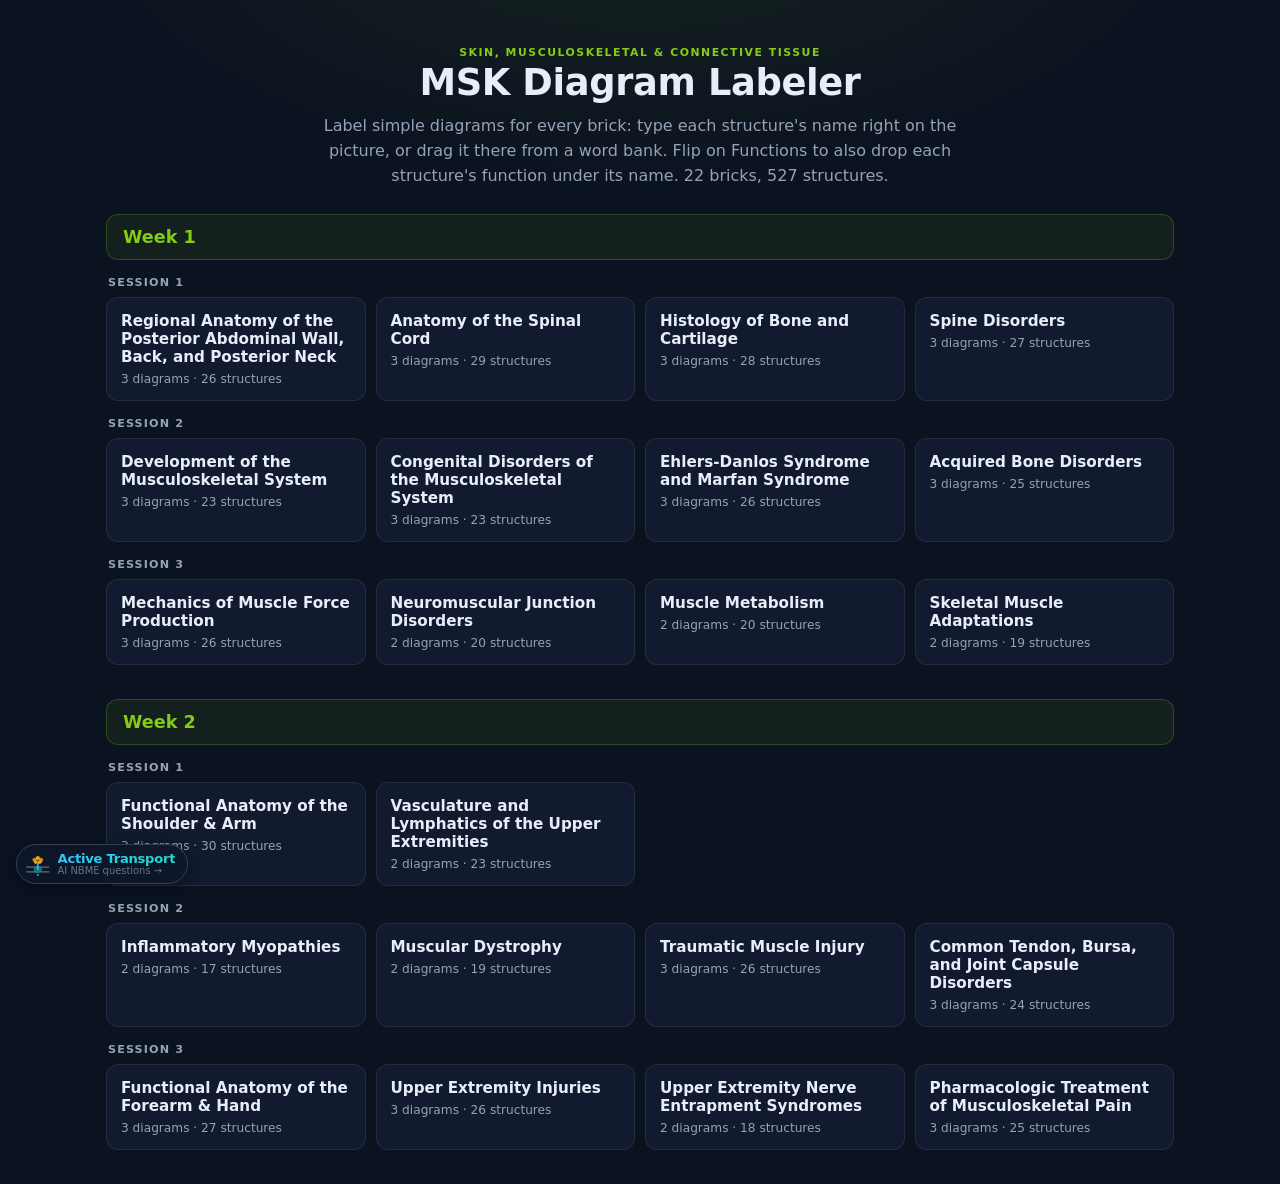
==== index.html @ 8375f656 "Labeler: Functions adds a function box under each name box Functions is now a layer on top of Type i" ====
<!DOCTYPE html>
<html lang="en"><head><meta charset="UTF-8"><meta name="viewport" content="width=device-width, initial-scale=1.0">
<title>MSK Diagram Labeler</title><link rel="stylesheet" href="style.css">
<script defer src="https://activetransport.app/static/tool-track.js"></script></head>
<body>
<style>@keyframes atmRot{0%,2%{transform:rotate(0deg)}7%{transform:rotate(90deg)}10%{transform:rotate(90deg)}14%,35%{transform:rotate(120deg)}40%{transform:rotate(210deg)}43%{transform:rotate(210deg)}47%,68%{transform:rotate(240deg)}73%{transform:rotate(330deg)}76%{transform:rotate(330deg)}80%,100%{transform:rotate(360deg)}}@keyframes atmSub{0%{transform:translate(0,0);opacity:0;fill:#38bdf8}6%{transform:translate(0,-2px);opacity:1;fill:#38bdf8}24%{transform:translate(0,-10px);opacity:1;fill:#38bdf8}28%{transform:translate(0,-16px);opacity:0;fill:#38bdf8}44%{transform:translate(0,-46px);opacity:0;fill:#38bdf8}50%{transform:translate(0,-58px);opacity:0;fill:#f97316}55%{transform:translate(0,-66px);opacity:0;fill:#f97316}59%{transform:translate(0,-72px);opacity:1;fill:#f97316}72%{transform:translate(8px,-88px);opacity:1;fill:#f97316}86%{transform:translate(18px,-102px);opacity:1;fill:#f97316}100%{transform:translate(26px,-116px) scale(.8);opacity:0;fill:#f97316}}.atm-head{transform-box:view-box;transform-origin:60px 35.75px;animation:atmRot 3.6s infinite}.atm-sub{fill:#38bdf8;transform-box:fill-box;transform-origin:center;animation:atmSub 3.6s linear infinite}@media (prefers-reduced-motion:reduce){.atm-head{animation:none}.atm-sub{animation:none;transform:translateY(-6px);opacity:1}}#at-badge-root:hover{transform:translateY(-1px);box-shadow:0 6px 20px rgba(34,211,238,.18)}</style>
<!-- Active Transport badge (auto-injected; matches the React BrandBadge) -->
<a id="at-badge-root" href="https://activetransport.app" target="_blank" rel="noopener noreferrer" title="Made by Active Transport — AI NBME questions from your notes" style="position:fixed;left:16px;bottom:16px;z-index:2147483000;display:flex;align-items:center;gap:8px;padding:7px 12px 7px 9px;border-radius:999px;background:rgba(15,23,42,.92);border:1px solid #334155;text-decoration:none;backdrop-filter:blur(6px);-webkit-backdrop-filter:blur(6px);box-shadow:0 4px 14px rgba(0,0,0,.35);font-family:'Inter',system-ui,-apple-system,'Segoe UI',sans-serif;transition:transform .15s ease,box-shadow .15s ease;">
  <span aria-hidden="true" style="display:inline-block;width:23.6px;height:22px;flex-shrink:0;"><svg viewBox="0 0 120 112" style="display:block;width:100%;height:100%;overflow:visible"><rect x="0" y="68" width="120" height="8" rx="4" fill="#475569"/><rect x="0" y="92" width="120" height="8" rx="4" fill="#475569"/><ellipse cx="60" cy="84" rx="20" ry="16" fill="#0d7f76" opacity=".92" stroke="#38bdf8" stroke-width="1.4" stroke-opacity=".75"/><rect x="55" y="50" width="10" height="36" rx="5" fill="#38bdf8" opacity=".85"/><g class="atm-head"><ellipse cx="60" cy="37" rx="22" ry="16" fill="#fbbf24" opacity=".28"/><circle cx="60" cy="26" r="10.5" fill="#fbbf24" opacity=".85"/><circle cx="43" cy="35" r="10.5" fill="#f59e0b" opacity=".82"/><circle cx="77" cy="35" r="10.5" fill="#f59e0b" opacity=".82"/></g><circle class="atm-sub" cx="60" cy="112" r="4.5"/><g class="atm-head"><circle cx="50" cy="47" r="9" fill="#fbbf24" opacity=".82"/><circle cx="70" cy="47" r="9" fill="#fbbf24" opacity=".82"/></g></svg></span>
  <span style="display:flex;flex-direction:column;line-height:1.05;">
    <span style="font-size:.82rem;font-weight:800;letter-spacing:-.02em;background:linear-gradient(135deg,#38bdf8,#22d3ee 45%,#2dd4bf);-webkit-background-clip:text;background-clip:text;-webkit-text-fill-color:transparent;">Active Transport</span>
    <span style="font-size:.62rem;color:#64748b;">AI NBME questions &rarr;</span>
  </span>
</a>
<header class="hero">
  <div class="eyebrow">Skin, Musculoskeletal &amp; Connective Tissue</div>
  <h1>MSK Diagram Labeler</h1>
  <p>Label simple diagrams for every brick: type each structure's name right on the picture, or drag it there from a word bank. Flip on Functions to also drop each structure's function under its name. 22 bricks, 527 structures.</p>
</header>
<main>
<section class="week"><div class="week-head">Week 1</div><div class="sess">Session 1</div><div class="cards"><a class="card" href="play.html?b=1"><b>Regional Anatomy of the Posterior Abdominal Wall, Back, and Posterior Neck</b><span>3 diagrams &middot; 26 structures</span></a><a class="card" href="play.html?b=2"><b>Anatomy of the Spinal Cord</b><span>3 diagrams &middot; 29 structures</span></a><a class="card" href="play.html?b=3"><b>Histology of Bone and Cartilage</b><span>3 diagrams &middot; 28 structures</span></a><a class="card" href="play.html?b=4"><b>Spine Disorders</b><span>3 diagrams &middot; 27 structures</span></a></div><div class="sess">Session 2</div><div class="cards"><a class="card" href="play.html?b=5"><b>Development of the Musculoskeletal System</b><span>3 diagrams &middot; 23 structures</span></a><a class="card" href="play.html?b=6"><b>Congenital Disorders of the Musculoskeletal System</b><span>3 diagrams &middot; 23 structures</span></a><a class="card" href="play.html?b=7"><b>Ehlers-Danlos Syndrome and Marfan Syndrome</b><span>3 diagrams &middot; 26 structures</span></a><a class="card" href="play.html?b=8"><b>Acquired Bone Disorders</b><span>3 diagrams &middot; 25 structures</span></a></div><div class="sess">Session 3</div><div class="cards"><a class="card" href="play.html?b=9"><b>Mechanics of Muscle Force Production</b><span>3 diagrams &middot; 26 structures</span></a><a class="card" href="play.html?b=10"><b>Neuromuscular Junction Disorders</b><span>2 diagrams &middot; 20 structures</span></a><a class="card" href="play.html?b=11"><b>Muscle Metabolism</b><span>2 diagrams &middot; 20 structures</span></a><a class="card" href="play.html?b=12"><b>Skeletal Muscle Adaptations</b><span>2 diagrams &middot; 19 structures</span></a></div></section>
<section class="week"><div class="week-head">Week 2</div><div class="sess">Session 1</div><div class="cards"><a class="card" href="play.html?b=13"><b>Functional Anatomy of the Shoulder &amp; Arm</b><span>3 diagrams &middot; 30 structures</span></a><a class="card" href="play.html?b=14"><b>Vasculature and Lymphatics of the Upper Extremities</b><span>2 diagrams &middot; 23 structures</span></a></div><div class="sess">Session 2</div><div class="cards"><a class="card" href="play.html?b=15"><b>Inflammatory Myopathies</b><span>2 diagrams &middot; 17 structures</span></a><a class="card" href="play.html?b=16"><b>Muscular Dystrophy</b><span>2 diagrams &middot; 19 structures</span></a><a class="card" href="play.html?b=17"><b>Traumatic Muscle Injury</b><span>3 diagrams &middot; 26 structures</span></a><a class="card" href="play.html?b=18"><b>Common Tendon, Bursa, and Joint Capsule Disorders</b><span>3 diagrams &middot; 24 structures</span></a></div><div class="sess">Session 3</div><div class="cards"><a class="card" href="play.html?b=19"><b>Functional Anatomy of the Forearm &amp; Hand</b><span>3 diagrams &middot; 27 structures</span></a><a class="card" href="play.html?b=20"><b>Upper Extremity Injuries</b><span>3 diagrams &middot; 26 structures</span></a><a class="card" href="play.html?b=21"><b>Upper Extremity Nerve Entrapment Syndromes</b><span>2 diagrams &middot; 18 structures</span></a><a class="card" href="play.html?b=22"><b>Pharmacologic Treatment of Musculoskeletal Pain</b><span>3 diagrams &middot; 25 structures</span></a></div></section>
</main>
</body></html>
---- style.css ----
:root { --bg:#0b1220; --surface:#111a2e; --surface2:#17223a; --text:#e8eef9; --muted:#94a3b8;
        --border:rgba(255,255,255,.08); --accent:#84cc16; --accent2:#4d7c0f; --ok:#22c55e; --bad:#ef4444; }
* { box-sizing:border-box; margin:0; padding:0; }
body { background: radial-gradient(1000px 520px at 50% -10%, rgba(132,204,22,.10), transparent 60%), var(--bg);
       color:var(--text); font-family:'Segoe UI',system-ui,-apple-system,sans-serif; min-height:100vh; }
a { color:inherit; }
.top { display:flex; align-items:center; gap:16px; padding:16px 20px; border-bottom:1px solid var(--border); flex-wrap:wrap; }
.back, .pill { font-size:.8rem; color:var(--muted); text-decoration:none; border:1px solid var(--border); border-radius:999px; padding:6px 12px; }
.back:hover, .pill:hover { color:var(--text); border-color:var(--accent); }
.pill[aria-disabled="true"] { opacity:.35; pointer-events:none; }
.titles { flex:1; min-width:220px; }
.eyebrow { font-size:.68rem; letter-spacing:.14em; text-transform:uppercase; color:var(--accent); font-weight:700; }
h1 { font-size:1.3rem; font-weight:800; letter-spacing:-.01em; margin-top:2px; }
.pn { display:flex; gap:8px; }
.wrap { max-width:1400px; margin:0 auto; padding:18px 16px 80px; }
.bar { display:flex; align-items:center; justify-content:space-between; gap:12px; flex-wrap:wrap; margin-bottom:12px; }
.modes { display:flex; gap:6px; flex-wrap:wrap; background:var(--surface); border:1px solid var(--border); border-radius:999px; padding:4px; }
.mode { background:transparent; border:0; color:var(--muted); font:600 .82rem inherit; padding:8px 14px; border-radius:999px; cursor:pointer; font-family:inherit; }
.mode.on { background:var(--accent); color:#0b1220; }
.score { font-size:.9rem; color:var(--muted); }
.score span { color:var(--text); font-weight:800; }
.dtabs { display:flex; gap:6px; flex-wrap:wrap; margin-bottom:12px; }
.dtab { background:var(--surface); border:1px solid var(--border); color:var(--muted); border-radius:10px; padding:7px 12px; font:600 .8rem inherit; cursor:pointer; font-family:inherit; }
.dtab.on { border-color:var(--accent); color:var(--text); }
.stage { display:grid; grid-template-columns: minmax(0,1.35fr) minmax(300px,1fr); gap:18px; align-items:start; }
@media (max-width:900px) { .stage { grid-template-columns:1fr; } }
.fig { background:var(--surface); border:1px solid var(--border); border-radius:16px; padding:12px; position:sticky; top:12px; }
@media (max-width:900px) { .fig { position:static; } }
figcaption { font-size:.8rem; color:var(--muted); margin:2px 4px 8px; }
.svgbox svg { width:100%; height:auto; display:block; border-radius:10px; background:#f8f5ee; touch-action:manipulation; }
.pin circle { fill:#0b1220; stroke:#fff; stroke-width:2; }
.pin text { fill:#fff; font:700 13px 'Segoe UI',sans-serif; text-anchor:middle; dominant-baseline:central; pointer-events:none; }
.pin { cursor:pointer; }
.pin.target circle { fill:var(--accent2); }
.pin.ok circle { fill:var(--ok); }
.pin.bad circle { fill:var(--bad); }
.pin.sel circle { stroke:var(--accent); stroke-width:4; }
.pin .dot { fill:#0b1220; stroke:#fff; stroke-width:1.5; }
.lead { stroke:#0b1220; stroke-width:1.6; stroke-dasharray:3 3; }
.panel { background:var(--surface); border:1px solid var(--border); border-radius:16px; padding:14px; }
.hint { font-size:.82rem; color:var(--muted); margin-bottom:10px; line-height:1.45; }
.answers { list-style:none; display:flex; flex-direction:column; gap:7px; }
.answers li { display:grid; grid-template-columns: 30px 1fr; gap:8px; align-items:center; }
.num { width:28px; height:28px; border-radius:50%; display:grid; place-items:center; background:var(--surface2); border:1px solid var(--border); font-weight:800; font-size:.8rem; cursor:pointer; }
.answers li.sel .num { border-color:var(--accent); box-shadow:0 0 0 2px rgba(132,204,22,.35); }
.answers input { width:100%; background:var(--surface2); border:1px solid var(--border); color:var(--text); border-radius:9px; padding:9px 11px; font:inherit; font-size:.9rem; outline:none; }
.answers input:focus { border-color:var(--accent); }
.slot { min-height:40px; background:var(--surface2); border:1px dashed rgba(255,255,255,.18); border-radius:9px; padding:8px 11px; font-size:.86rem; line-height:1.35; color:var(--muted); cursor:pointer; }
.slot.filled { border-style:solid; color:var(--text); }
.slot.over { border-color:var(--accent); background:rgba(132,204,22,.12); }
.ok input, .ok .slot { border-color:var(--ok)!important; background:rgba(34,197,94,.12); }
.bad input, .bad .slot { border-color:var(--bad)!important; background:rgba(239,68,68,.12); }
.reveal { font-size:.76rem; color:#86efac; margin-top:3px; grid-column:2; }
.bank { display:flex; flex-wrap:wrap; gap:6px; margin-top:12px; padding-top:12px; border-top:1px solid var(--border); }
.bank:empty { display:none; }
.chip { background:#1e2b47; border:1px solid rgba(132,204,22,.35); color:var(--text); border-radius:9px; padding:7px 10px; font-size:.82rem; line-height:1.3; cursor:grab; user-select:none; max-width:100%; }
.chip.sel { outline:2px solid var(--accent); }
.chip.used { opacity:.3; }
.actions { display:flex; gap:8px; flex-wrap:wrap; margin-top:14px; }
.btn { background:transparent; border:1px solid var(--border); color:var(--text); border-radius:999px; padding:9px 16px; font:600 .84rem inherit; cursor:pointer; font-family:inherit; }
.btn:hover { border-color:var(--accent); }
.btn.primary { background:var(--accent); border-color:var(--accent); color:#0b1220; }
/* index */
.hero { text-align:center; padding:46px 20px 26px; }
.hero h1 { font-size:2.3rem; }
.hero p { color:var(--muted); max-width:640px; margin:10px auto 0; line-height:1.55; }
.week { max-width:1100px; margin:0 auto 34px; padding:0 16px; }
.week-head { font-size:1.1rem; font-weight:800; color:var(--accent); padding:12px 16px; border-radius:12px; background:rgba(132,204,22,.08); border:1px solid rgba(132,204,22,.25); margin-bottom:14px; }
.sess { font-size:.7rem; letter-spacing:.1em; text-transform:uppercase; color:var(--muted); font-weight:700; margin:16px 2px 8px; }
.cards { display:grid; grid-template-columns:repeat(auto-fill,minmax(250px,1fr)); gap:10px; }
.card { display:flex; flex-direction:column; gap:6px; background:var(--surface); border:1px solid var(--border); border-radius:12px; padding:14px; text-decoration:none; transition:.15s; }
.card:hover { border-color:var(--accent); transform:translateY(-2px); }
.card b { font-size:.95rem; }
.card span { font-size:.76rem; color:var(--muted); }
.barright { display:flex; align-items:center; gap:16px; flex-wrap:wrap; }
.toggle { display:inline-flex; align-items:center; gap:9px; cursor:pointer; user-select:none; font-size:.84rem; color:var(--muted); font-weight:600; }
.toggle input { position:absolute; opacity:0; width:0; height:0; }
.toggle .track { position:relative; width:40px; height:22px; border-radius:999px; background:var(--surface2); border:1px solid var(--border); transition:background .15s; flex:none; }
.toggle .thumb { position:absolute; top:2px; left:2px; width:16px; height:16px; border-radius:50%; background:#cbd5e1; transition:left .15s, background .15s; }
.toggle input:checked + .track { background:var(--accent); border-color:var(--accent); }
.toggle input:checked + .track .thumb { left:20px; background:#0b1220; }
.toggle input:focus-visible + .track { outline:2px solid var(--accent); outline-offset:2px; }
.toggle input:checked ~ span:last-child { color:var(--text); }
/* ---- On-picture answers (Type it / Word bank) ---- */
.stage.wide { grid-template-columns: 1fr; }
.stage.wide .fig { position: static; max-width: 1150px; width: 100%; margin: 0 auto; padding: 14px 18px; }
.stage.wide .panel { max-width: 1150px; width: 100%; margin: 0 auto; }
.stage.wide .answers { display: none; }
.svgbox { position: relative; }
.overlay { position: absolute; inset: 0; pointer-events: none; }
.tgt { position: absolute; pointer-events: auto; box-sizing: border-box; height: 26px; line-height: 24px;
       padding: 0 8px; border-radius: 7px; font: 600 12px 'Segoe UI', system-ui, sans-serif;
       background: #fff; color: #0b1220; border: 1.5px solid #0b1220; box-shadow: 0 2px 6px rgba(0,0,0,.25);
       white-space: nowrap; overflow: hidden; text-overflow: ellipsis; z-index: 2; }
.tgt.grow-r { transform: translate(7px, -50%); }
.tgt.grow-l { transform: translate(calc(-100% - 7px), -50%); }
div.tgt { min-width: 64px; max-width: 190px; cursor: pointer; color: #64748b; font-weight: 600; border-style: dashed; }
div.tgt.filled { color: #0b1220; border-style: solid; }
div.tgt.over, .tgt.sel { border-color: var(--accent2); box-shadow: 0 0 0 3px rgba(132,204,22,.45); }
div.tgt:hover { max-width: 320px; z-index: 5; }
input.tgt { width: 118px; outline: none; transition: width .12s; }
input.tgt:focus { width: 210px; z-index: 6; border-color: var(--accent2); box-shadow: 0 0 0 3px rgba(132,204,22,.45); }
input.tgt::placeholder { color: #94a3b8; }
.tgt.ok { background: #dcfce7; border-color: #16a34a !important; border-style: solid; color: #14532d; }
.tgt.bad { background: #fee2e2; border-color: #dc2626 !important; border-style: solid; color: #7f1d1d; }
.tgt-reveal { position: absolute; z-index: 1; margin-top: 17px; font: 700 11px 'Segoe UI', sans-serif; color: #166534;
              background: rgba(220,252,231,.95); border-radius: 5px; padding: 1px 6px; white-space: nowrap; pointer-events: none; }
.tgt-reveal.grow-r { transform: translate(7px, 0); }
.tgt-reveal.grow-l { transform: translate(calc(-100% - 7px), 0); }
.pin.anchor circle { fill: #0b1220; stroke: #fff; stroke-width: 2; }
.pin.anchor.ok circle { fill: var(--ok); } .pin.anchor.bad circle { fill: var(--bad); }
.mode:disabled { opacity: .4; cursor: not-allowed; }
@media (max-width: 700px) { .tgt { height: 22px; line-height: 20px; font-size: 10.5px; padding: 0 5px; } input.tgt { width: 84px; } input.tgt:focus { width: 150px; } div.tgt { min-width: 44px; max-width: 130px; } }
/* ---- Name + function stacked at each pin (2026-10-25) ---- */
.tgtwrap { position: absolute; pointer-events: none; display: flex; flex-direction: column; gap: 3px; z-index: 2; }
.tgtwrap.grow-r { transform: translate(7px, -13px); align-items: flex-start; }
.tgtwrap.grow-l { transform: translate(calc(-100% - 7px), -13px); align-items: flex-end; }
.tgtwrap .tgt { position: static; transform: none; pointer-events: auto; }
.tgtwrap:hover, .tgtwrap:focus-within { z-index: 6; }
.tgt.func { height: 22px; line-height: 20px; font-size: 11px; min-width: 64px; max-width: 210px;
            background: #fff7ed; border: 1.5px dashed #c2410c; color: #9a3412; cursor: pointer; }
.tgt.func.filled { border-style: solid; color: #431407; }
.tgt.func:hover { max-width: 360px; }
.tgtwrap .tgt-reveal { position: static; margin: 0; transform: none; max-width: 320px; overflow: hidden; text-overflow: ellipsis; }
input.tgt.hint { border-color: var(--accent2); }
.bank { flex-direction: column; gap: 10px; }
.bankgroup { display: flex; flex-direction: column; gap: 6px; }
.bankhead { font-size: .7rem; letter-spacing: .1em; text-transform: uppercase; color: var(--muted); font-weight: 700; }
.bankrow { display: flex; flex-wrap: wrap; gap: 6px; }
.chip.func { border-color: rgba(249,115,22,.45); background: #2a1d17; font-size: .78rem; }
@media (max-width: 700px) { .tgt.func { height: 20px; line-height: 18px; font-size: 10px; max-width: 140px; } }
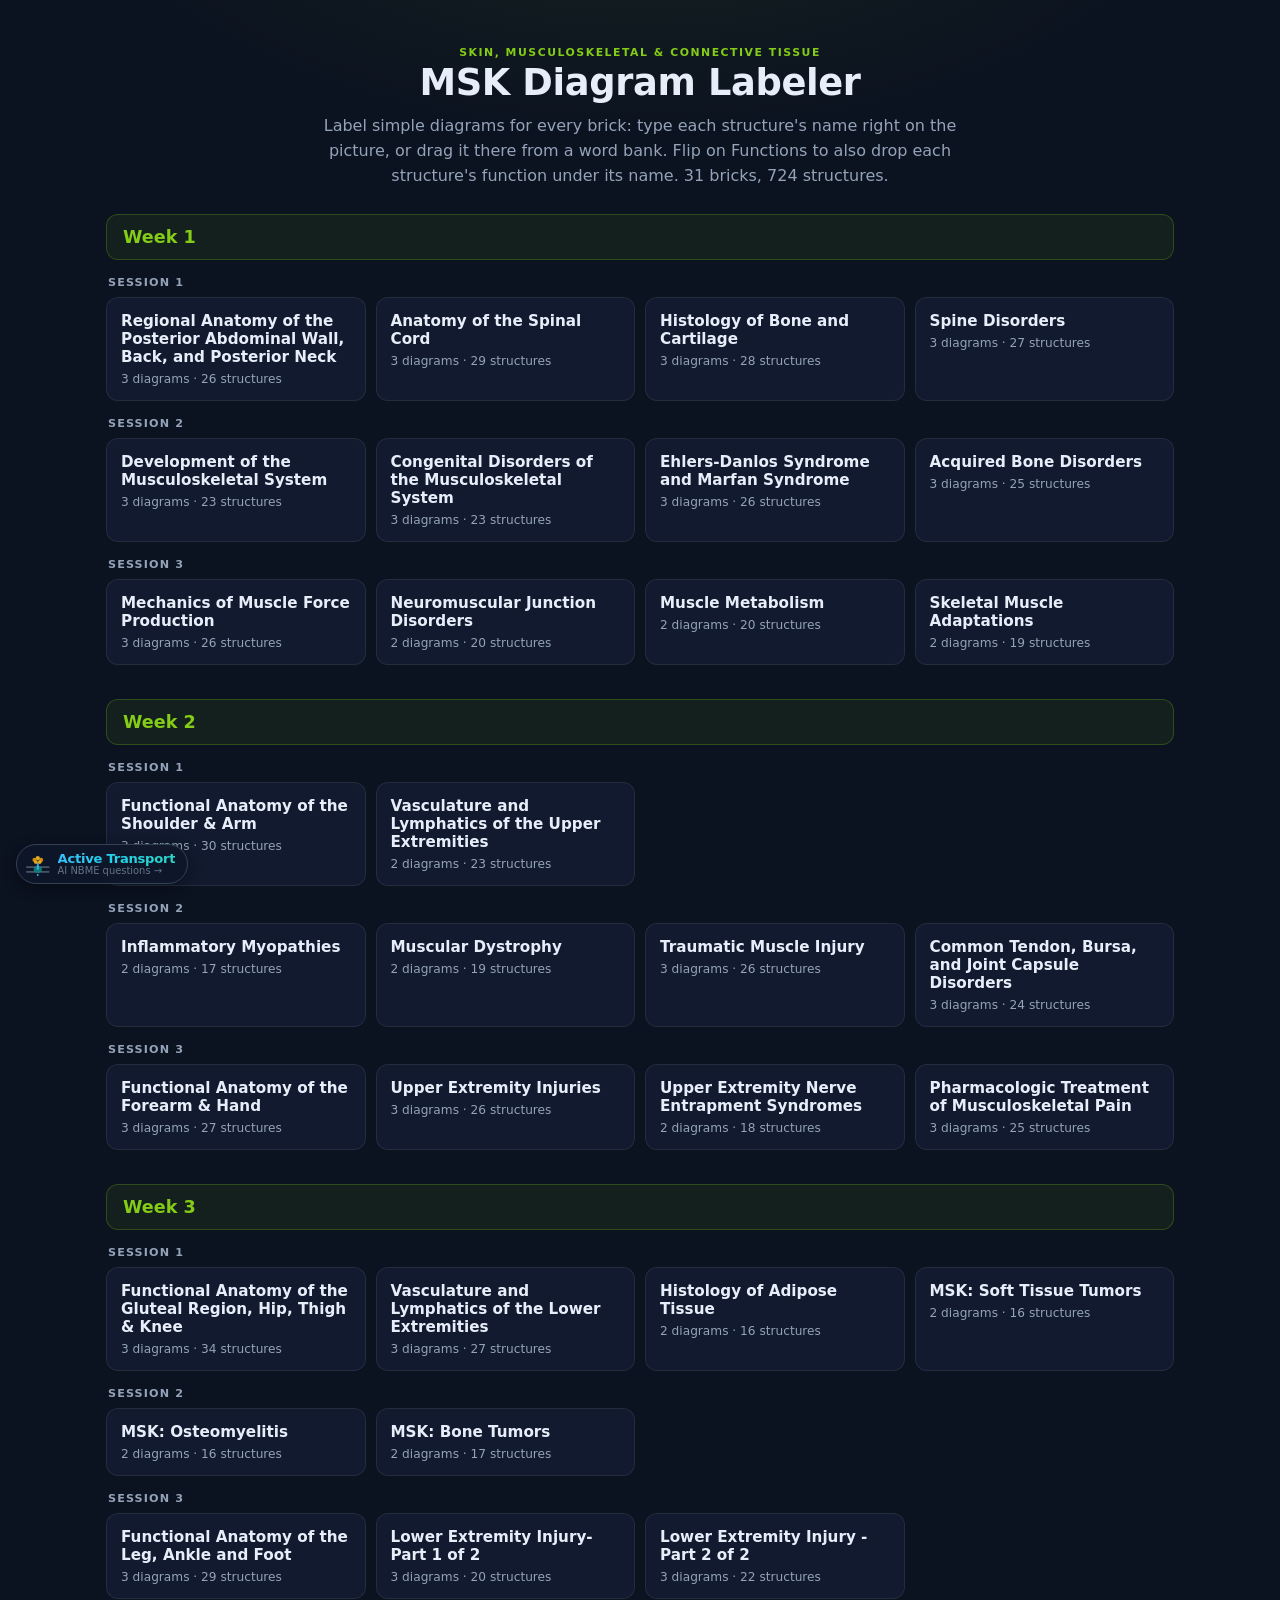
==== commit 8bec705b: "MSK Week 3: 9 new bricks (lower limb anatomy & vasculature, adipose, soft tissue & bone tumors, oste" ====
--- a/index.html
+++ b/index.html
@@ -15,10 +15,11 @@
 <header class="hero">
   <div class="eyebrow">Skin, Musculoskeletal &amp; Connective Tissue</div>
   <h1>MSK Diagram Labeler</h1>
-  <p>Label simple diagrams for every brick: type each structure's name right on the picture, or drag it there from a word bank. Flip on Functions to also drop each structure's function under its name. 22 bricks, 527 structures.</p>
+  <p>Label simple diagrams for every brick: type each structure's name right on the picture, or drag it there from a word bank. Flip on Functions to also drop each structure's function under its name. 31 bricks, 724 structures.</p>
 </header>
 <main>
 <section class="week"><div class="week-head">Week 1</div><div class="sess">Session 1</div><div class="cards"><a class="card" href="play.html?b=1"><b>Regional Anatomy of the Posterior Abdominal Wall, Back, and Posterior Neck</b><span>3 diagrams &middot; 26 structures</span></a><a class="card" href="play.html?b=2"><b>Anatomy of the Spinal Cord</b><span>3 diagrams &middot; 29 structures</span></a><a class="card" href="play.html?b=3"><b>Histology of Bone and Cartilage</b><span>3 diagrams &middot; 28 structures</span></a><a class="card" href="play.html?b=4"><b>Spine Disorders</b><span>3 diagrams &middot; 27 structures</span></a></div><div class="sess">Session 2</div><div class="cards"><a class="card" href="play.html?b=5"><b>Development of the Musculoskeletal System</b><span>3 diagrams &middot; 23 structures</span></a><a class="card" href="play.html?b=6"><b>Congenital Disorders of the Musculoskeletal System</b><span>3 diagrams &middot; 23 structures</span></a><a class="card" href="play.html?b=7"><b>Ehlers-Danlos Syndrome and Marfan Syndrome</b><span>3 diagrams &middot; 26 structures</span></a><a class="card" href="play.html?b=8"><b>Acquired Bone Disorders</b><span>3 diagrams &middot; 25 structures</span></a></div><div class="sess">Session 3</div><div class="cards"><a class="card" href="play.html?b=9"><b>Mechanics of Muscle Force Production</b><span>3 diagrams &middot; 26 structures</span></a><a class="card" href="play.html?b=10"><b>Neuromuscular Junction Disorders</b><span>2 diagrams &middot; 20 structures</span></a><a class="card" href="play.html?b=11"><b>Muscle Metabolism</b><span>2 diagrams &middot; 20 structures</span></a><a class="card" href="play.html?b=12"><b>Skeletal Muscle Adaptations</b><span>2 diagrams &middot; 19 structures</span></a></div></section>
 <section class="week"><div class="week-head">Week 2</div><div class="sess">Session 1</div><div class="cards"><a class="card" href="play.html?b=13"><b>Functional Anatomy of the Shoulder &amp; Arm</b><span>3 diagrams &middot; 30 structures</span></a><a class="card" href="play.html?b=14"><b>Vasculature and Lymphatics of the Upper Extremities</b><span>2 diagrams &middot; 23 structures</span></a></div><div class="sess">Session 2</div><div class="cards"><a class="card" href="play.html?b=15"><b>Inflammatory Myopathies</b><span>2 diagrams &middot; 17 structures</span></a><a class="card" href="play.html?b=16"><b>Muscular Dystrophy</b><span>2 diagrams &middot; 19 structures</span></a><a class="card" href="play.html?b=17"><b>Traumatic Muscle Injury</b><span>3 diagrams &middot; 26 structures</span></a><a class="card" href="play.html?b=18"><b>Common Tendon, Bursa, and Joint Capsule Disorders</b><span>3 diagrams &middot; 24 structures</span></a></div><div class="sess">Session 3</div><div class="cards"><a class="card" href="play.html?b=19"><b>Functional Anatomy of the Forearm &amp; Hand</b><span>3 diagrams &middot; 27 structures</span></a><a class="card" href="play.html?b=20"><b>Upper Extremity Injuries</b><span>3 diagrams &middot; 26 structures</span></a><a class="card" href="play.html?b=21"><b>Upper Extremity Nerve Entrapment Syndromes</b><span>2 diagrams &middot; 18 structures</span></a><a class="card" href="play.html?b=22"><b>Pharmacologic Treatment of Musculoskeletal Pain</b><span>3 diagrams &middot; 25 structures</span></a></div></section>
+<section class="week"><div class="week-head">Week 3</div><div class="sess">Session 1</div><div class="cards"><a class="card" href="play.html?b=23"><b>Functional Anatomy of the Gluteal Region, Hip, Thigh &amp; Knee</b><span>3 diagrams &middot; 34 structures</span></a><a class="card" href="play.html?b=24"><b>Vasculature and Lymphatics of the Lower Extremities</b><span>3 diagrams &middot; 27 structures</span></a><a class="card" href="play.html?b=25"><b>Histology of Adipose Tissue</b><span>2 diagrams &middot; 16 structures</span></a><a class="card" href="play.html?b=26"><b>MSK: Soft Tissue Tumors</b><span>2 diagrams &middot; 16 structures</span></a></div><div class="sess">Session 2</div><div class="cards"><a class="card" href="play.html?b=27"><b>MSK: Osteomyelitis</b><span>2 diagrams &middot; 16 structures</span></a><a class="card" href="play.html?b=28"><b>MSK: Bone Tumors</b><span>2 diagrams &middot; 17 structures</span></a></div><div class="sess">Session 3</div><div class="cards"><a class="card" href="play.html?b=29"><b>Functional Anatomy of the Leg, Ankle and Foot</b><span>3 diagrams &middot; 29 structures</span></a><a class="card" href="play.html?b=30"><b>Lower Extremity Injury- Part 1 of 2</b><span>3 diagrams &middot; 20 structures</span></a><a class="card" href="play.html?b=31"><b>Lower Extremity Injury - Part 2 of 2</b><span>3 diagrams &middot; 22 structures</span></a></div></section>
 </main>
 </body></html>
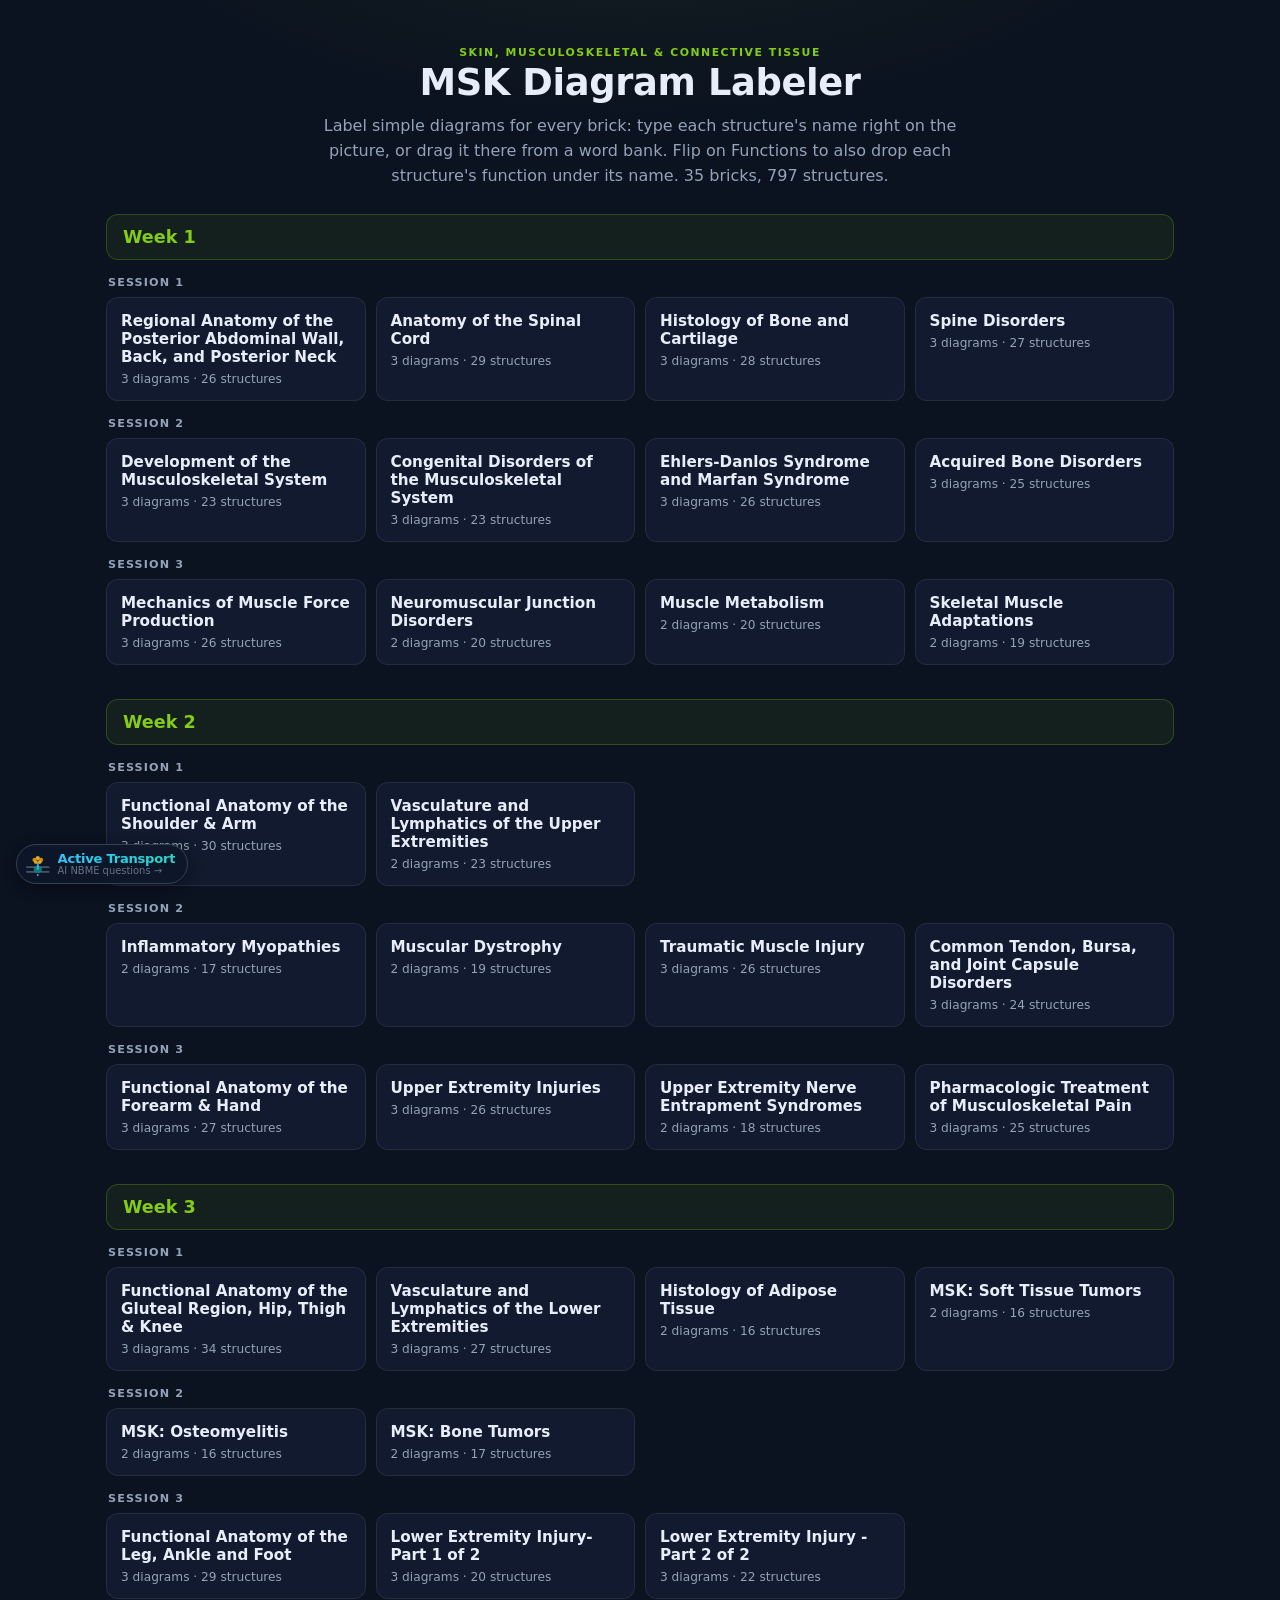
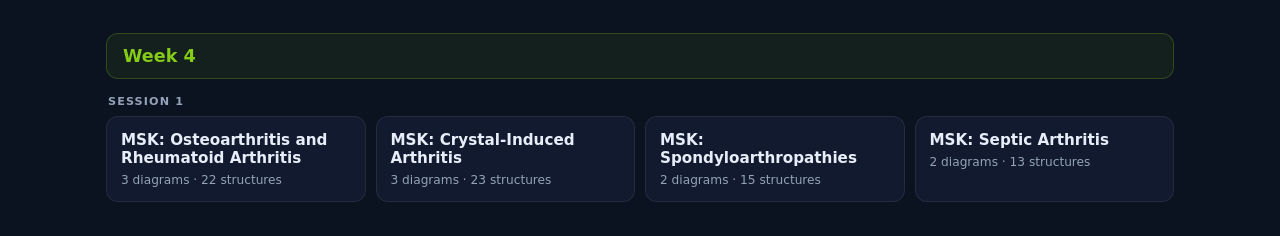
==== commit c04bcdb3: "MSK Week 4: OA/RA, crystal-induced arthritis, spondyloarthropathies, septic arthritis Co-Authored-By" ====
--- a/index.html
+++ b/index.html
@@ -15,11 +15,12 @@
 <header class="hero">
   <div class="eyebrow">Skin, Musculoskeletal &amp; Connective Tissue</div>
   <h1>MSK Diagram Labeler</h1>
-  <p>Label simple diagrams for every brick: type each structure's name right on the picture, or drag it there from a word bank. Flip on Functions to also drop each structure's function under its name. 31 bricks, 724 structures.</p>
+  <p>Label simple diagrams for every brick: type each structure's name right on the picture, or drag it there from a word bank. Flip on Functions to also drop each structure's function under its name. 35 bricks, 797 structures.</p>
 </header>
 <main>
 <section class="week"><div class="week-head">Week 1</div><div class="sess">Session 1</div><div class="cards"><a class="card" href="play.html?b=1"><b>Regional Anatomy of the Posterior Abdominal Wall, Back, and Posterior Neck</b><span>3 diagrams &middot; 26 structures</span></a><a class="card" href="play.html?b=2"><b>Anatomy of the Spinal Cord</b><span>3 diagrams &middot; 29 structures</span></a><a class="card" href="play.html?b=3"><b>Histology of Bone and Cartilage</b><span>3 diagrams &middot; 28 structures</span></a><a class="card" href="play.html?b=4"><b>Spine Disorders</b><span>3 diagrams &middot; 27 structures</span></a></div><div class="sess">Session 2</div><div class="cards"><a class="card" href="play.html?b=5"><b>Development of the Musculoskeletal System</b><span>3 diagrams &middot; 23 structures</span></a><a class="card" href="play.html?b=6"><b>Congenital Disorders of the Musculoskeletal System</b><span>3 diagrams &middot; 23 structures</span></a><a class="card" href="play.html?b=7"><b>Ehlers-Danlos Syndrome and Marfan Syndrome</b><span>3 diagrams &middot; 26 structures</span></a><a class="card" href="play.html?b=8"><b>Acquired Bone Disorders</b><span>3 diagrams &middot; 25 structures</span></a></div><div class="sess">Session 3</div><div class="cards"><a class="card" href="play.html?b=9"><b>Mechanics of Muscle Force Production</b><span>3 diagrams &middot; 26 structures</span></a><a class="card" href="play.html?b=10"><b>Neuromuscular Junction Disorders</b><span>2 diagrams &middot; 20 structures</span></a><a class="card" href="play.html?b=11"><b>Muscle Metabolism</b><span>2 diagrams &middot; 20 structures</span></a><a class="card" href="play.html?b=12"><b>Skeletal Muscle Adaptations</b><span>2 diagrams &middot; 19 structures</span></a></div></section>
 <section class="week"><div class="week-head">Week 2</div><div class="sess">Session 1</div><div class="cards"><a class="card" href="play.html?b=13"><b>Functional Anatomy of the Shoulder &amp; Arm</b><span>3 diagrams &middot; 30 structures</span></a><a class="card" href="play.html?b=14"><b>Vasculature and Lymphatics of the Upper Extremities</b><span>2 diagrams &middot; 23 structures</span></a></div><div class="sess">Session 2</div><div class="cards"><a class="card" href="play.html?b=15"><b>Inflammatory Myopathies</b><span>2 diagrams &middot; 17 structures</span></a><a class="card" href="play.html?b=16"><b>Muscular Dystrophy</b><span>2 diagrams &middot; 19 structures</span></a><a class="card" href="play.html?b=17"><b>Traumatic Muscle Injury</b><span>3 diagrams &middot; 26 structures</span></a><a class="card" href="play.html?b=18"><b>Common Tendon, Bursa, and Joint Capsule Disorders</b><span>3 diagrams &middot; 24 structures</span></a></div><div class="sess">Session 3</div><div class="cards"><a class="card" href="play.html?b=19"><b>Functional Anatomy of the Forearm &amp; Hand</b><span>3 diagrams &middot; 27 structures</span></a><a class="card" href="play.html?b=20"><b>Upper Extremity Injuries</b><span>3 diagrams &middot; 26 structures</span></a><a class="card" href="play.html?b=21"><b>Upper Extremity Nerve Entrapment Syndromes</b><span>2 diagrams &middot; 18 structures</span></a><a class="card" href="play.html?b=22"><b>Pharmacologic Treatment of Musculoskeletal Pain</b><span>3 diagrams &middot; 25 structures</span></a></div></section>
 <section class="week"><div class="week-head">Week 3</div><div class="sess">Session 1</div><div class="cards"><a class="card" href="play.html?b=23"><b>Functional Anatomy of the Gluteal Region, Hip, Thigh &amp; Knee</b><span>3 diagrams &middot; 34 structures</span></a><a class="card" href="play.html?b=24"><b>Vasculature and Lymphatics of the Lower Extremities</b><span>3 diagrams &middot; 27 structures</span></a><a class="card" href="play.html?b=25"><b>Histology of Adipose Tissue</b><span>2 diagrams &middot; 16 structures</span></a><a class="card" href="play.html?b=26"><b>MSK: Soft Tissue Tumors</b><span>2 diagrams &middot; 16 structures</span></a></div><div class="sess">Session 2</div><div class="cards"><a class="card" href="play.html?b=27"><b>MSK: Osteomyelitis</b><span>2 diagrams &middot; 16 structures</span></a><a class="card" href="play.html?b=28"><b>MSK: Bone Tumors</b><span>2 diagrams &middot; 17 structures</span></a></div><div class="sess">Session 3</div><div class="cards"><a class="card" href="play.html?b=29"><b>Functional Anatomy of the Leg, Ankle and Foot</b><span>3 diagrams &middot; 29 structures</span></a><a class="card" href="play.html?b=30"><b>Lower Extremity Injury- Part 1 of 2</b><span>3 diagrams &middot; 20 structures</span></a><a class="card" href="play.html?b=31"><b>Lower Extremity Injury - Part 2 of 2</b><span>3 diagrams &middot; 22 structures</span></a></div></section>
+<section class="week"><div class="week-head">Week 4</div><div class="sess">Session 1</div><div class="cards"><a class="card" href="play.html?b=32"><b>MSK: Osteoarthritis and Rheumatoid Arthritis</b><span>3 diagrams &middot; 22 structures</span></a><a class="card" href="play.html?b=33"><b>MSK: Crystal-Induced Arthritis</b><span>3 diagrams &middot; 23 structures</span></a><a class="card" href="play.html?b=34"><b>MSK: Spondyloarthropathies</b><span>2 diagrams &middot; 15 structures</span></a><a class="card" href="play.html?b=35"><b>MSK: Septic Arthritis</b><span>2 diagrams &middot; 13 structures</span></a></div></section>
 </main>
 </body></html>
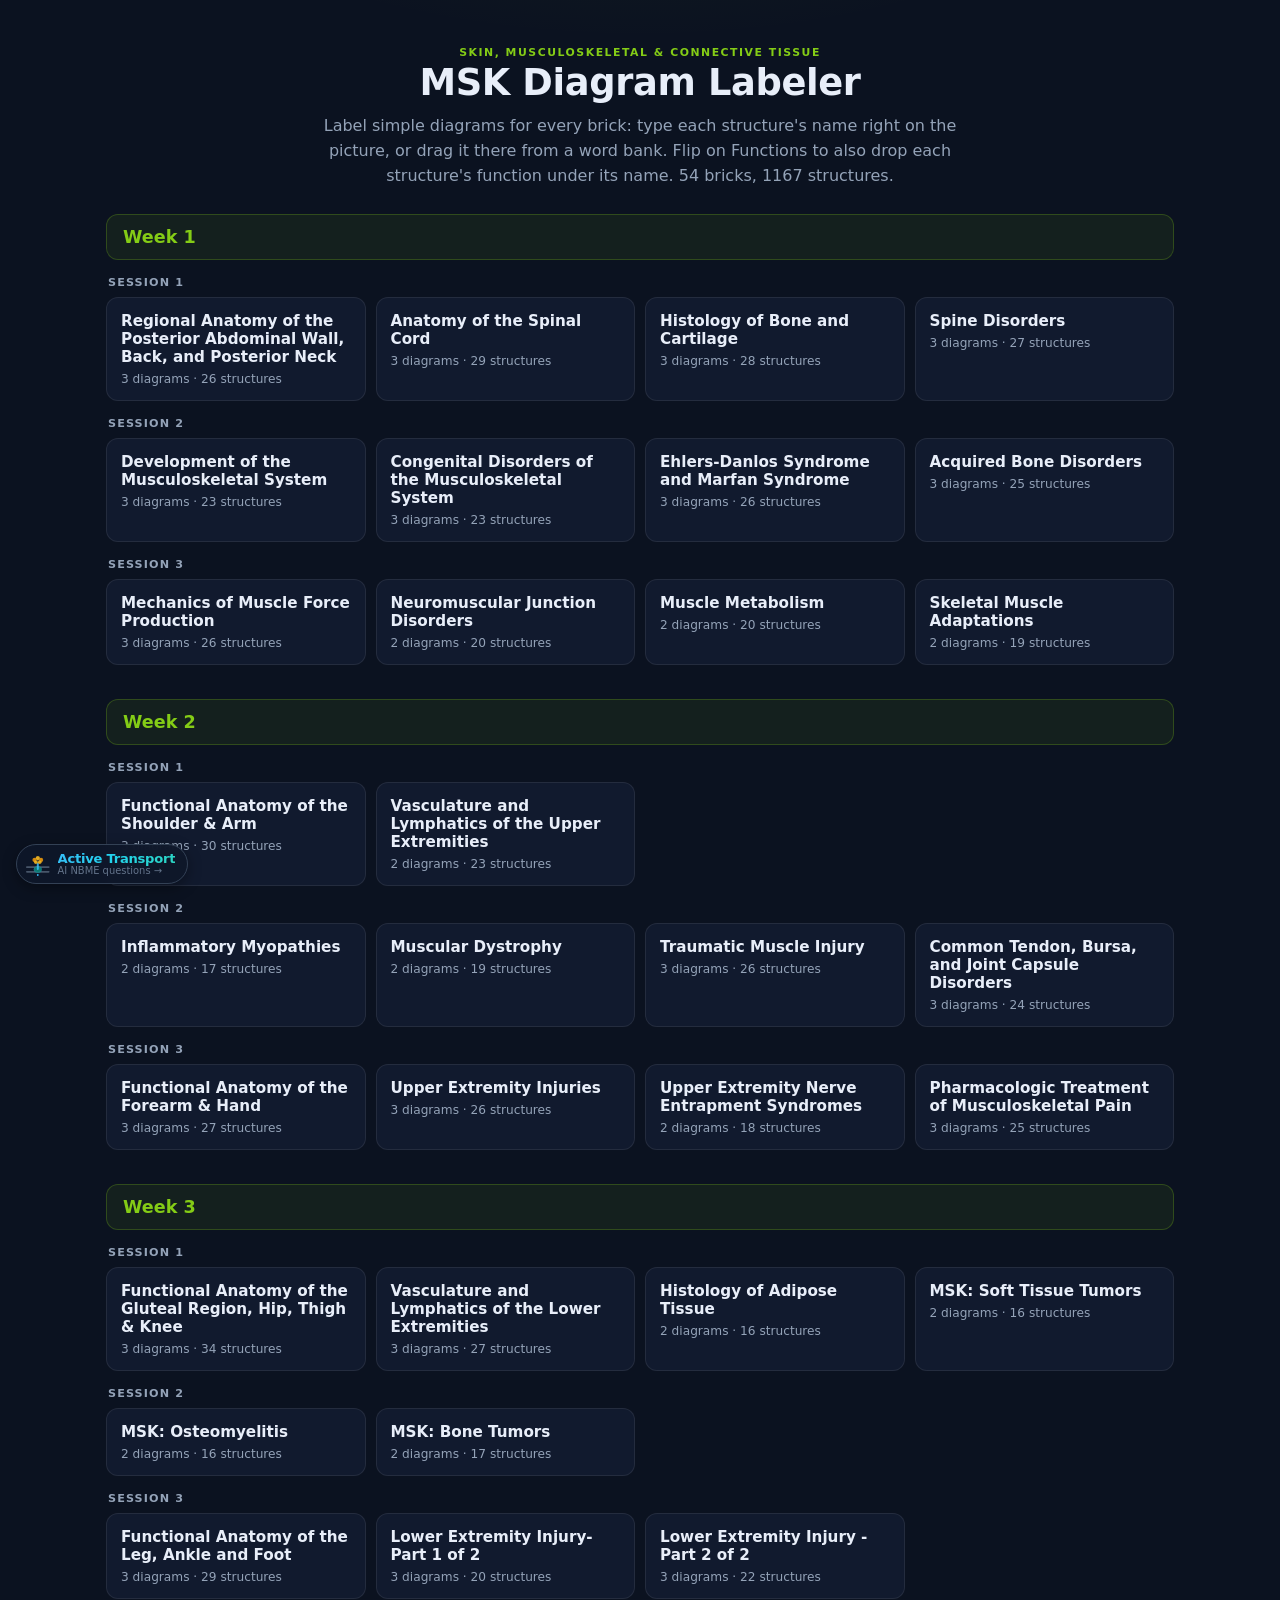
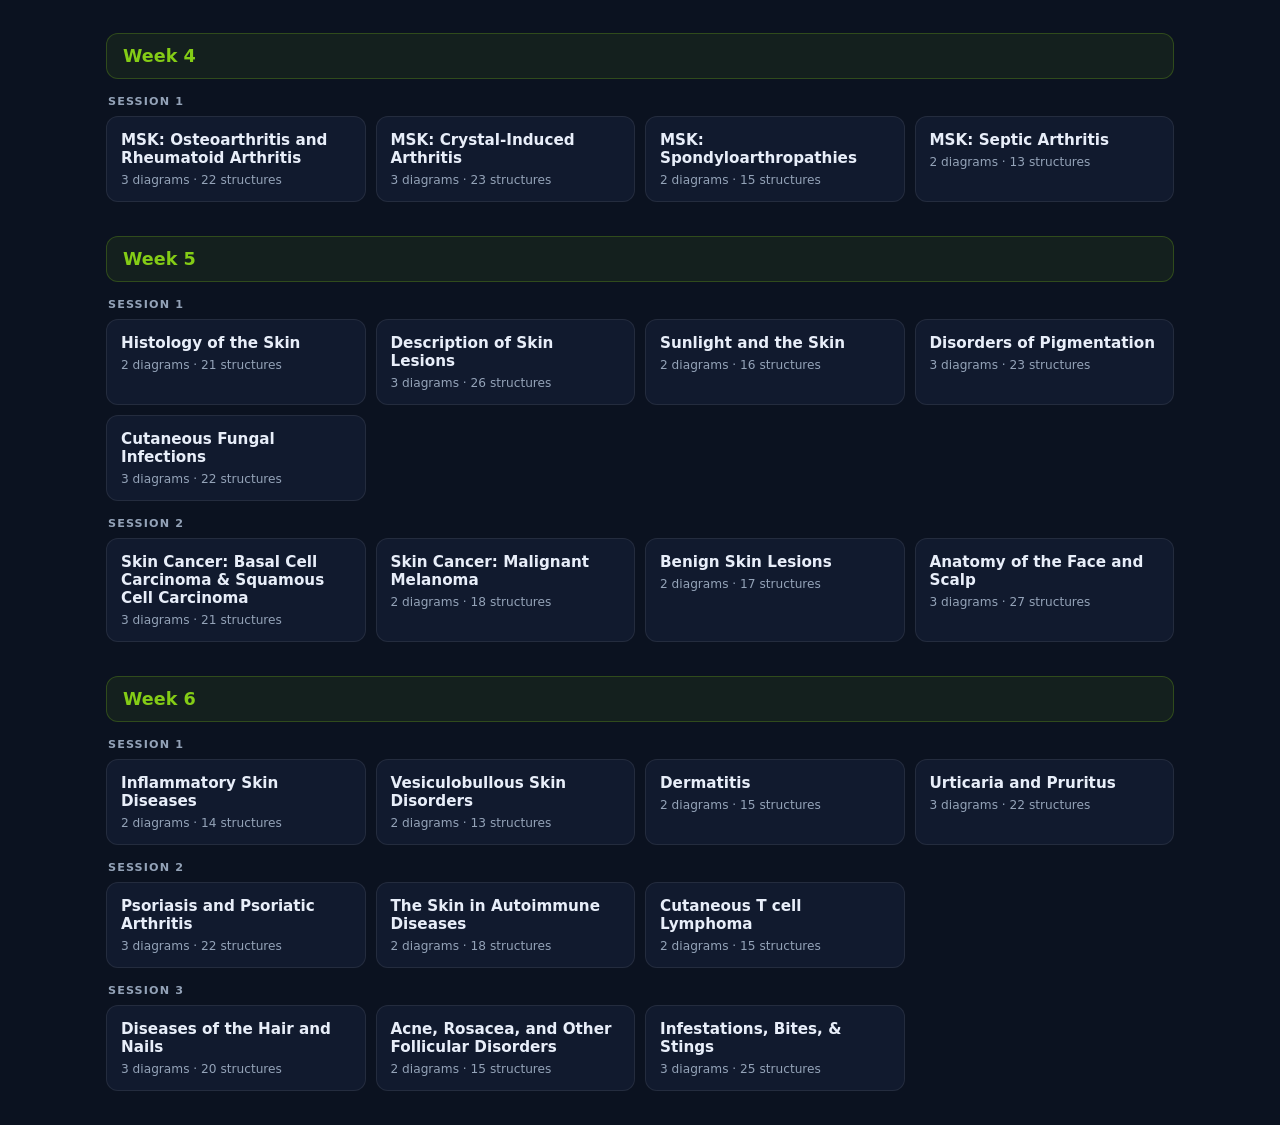
==== commit e1ba71b9: "Weeks 5-6: dermatology bricks 36-55 Co-Authored-By: Claude Opus 5.5 <noreply@anthropic.com>" ====
--- a/index.html
+++ b/index.html
@@ -15,12 +15,14 @@
 <header class="hero">
   <div class="eyebrow">Skin, Musculoskeletal &amp; Connective Tissue</div>
   <h1>MSK Diagram Labeler</h1>
-  <p>Label simple diagrams for every brick: type each structure's name right on the picture, or drag it there from a word bank. Flip on Functions to also drop each structure's function under its name. 35 bricks, 797 structures.</p>
+  <p>Label simple diagrams for every brick: type each structure's name right on the picture, or drag it there from a word bank. Flip on Functions to also drop each structure's function under its name. 54 bricks, 1167 structures.</p>
 </header>
 <main>
 <section class="week"><div class="week-head">Week 1</div><div class="sess">Session 1</div><div class="cards"><a class="card" href="play.html?b=1"><b>Regional Anatomy of the Posterior Abdominal Wall, Back, and Posterior Neck</b><span>3 diagrams &middot; 26 structures</span></a><a class="card" href="play.html?b=2"><b>Anatomy of the Spinal Cord</b><span>3 diagrams &middot; 29 structures</span></a><a class="card" href="play.html?b=3"><b>Histology of Bone and Cartilage</b><span>3 diagrams &middot; 28 structures</span></a><a class="card" href="play.html?b=4"><b>Spine Disorders</b><span>3 diagrams &middot; 27 structures</span></a></div><div class="sess">Session 2</div><div class="cards"><a class="card" href="play.html?b=5"><b>Development of the Musculoskeletal System</b><span>3 diagrams &middot; 23 structures</span></a><a class="card" href="play.html?b=6"><b>Congenital Disorders of the Musculoskeletal System</b><span>3 diagrams &middot; 23 structures</span></a><a class="card" href="play.html?b=7"><b>Ehlers-Danlos Syndrome and Marfan Syndrome</b><span>3 diagrams &middot; 26 structures</span></a><a class="card" href="play.html?b=8"><b>Acquired Bone Disorders</b><span>3 diagrams &middot; 25 structures</span></a></div><div class="sess">Session 3</div><div class="cards"><a class="card" href="play.html?b=9"><b>Mechanics of Muscle Force Production</b><span>3 diagrams &middot; 26 structures</span></a><a class="card" href="play.html?b=10"><b>Neuromuscular Junction Disorders</b><span>2 diagrams &middot; 20 structures</span></a><a class="card" href="play.html?b=11"><b>Muscle Metabolism</b><span>2 diagrams &middot; 20 structures</span></a><a class="card" href="play.html?b=12"><b>Skeletal Muscle Adaptations</b><span>2 diagrams &middot; 19 structures</span></a></div></section>
 <section class="week"><div class="week-head">Week 2</div><div class="sess">Session 1</div><div class="cards"><a class="card" href="play.html?b=13"><b>Functional Anatomy of the Shoulder &amp; Arm</b><span>3 diagrams &middot; 30 structures</span></a><a class="card" href="play.html?b=14"><b>Vasculature and Lymphatics of the Upper Extremities</b><span>2 diagrams &middot; 23 structures</span></a></div><div class="sess">Session 2</div><div class="cards"><a class="card" href="play.html?b=15"><b>Inflammatory Myopathies</b><span>2 diagrams &middot; 17 structures</span></a><a class="card" href="play.html?b=16"><b>Muscular Dystrophy</b><span>2 diagrams &middot; 19 structures</span></a><a class="card" href="play.html?b=17"><b>Traumatic Muscle Injury</b><span>3 diagrams &middot; 26 structures</span></a><a class="card" href="play.html?b=18"><b>Common Tendon, Bursa, and Joint Capsule Disorders</b><span>3 diagrams &middot; 24 structures</span></a></div><div class="sess">Session 3</div><div class="cards"><a class="card" href="play.html?b=19"><b>Functional Anatomy of the Forearm &amp; Hand</b><span>3 diagrams &middot; 27 structures</span></a><a class="card" href="play.html?b=20"><b>Upper Extremity Injuries</b><span>3 diagrams &middot; 26 structures</span></a><a class="card" href="play.html?b=21"><b>Upper Extremity Nerve Entrapment Syndromes</b><span>2 diagrams &middot; 18 structures</span></a><a class="card" href="play.html?b=22"><b>Pharmacologic Treatment of Musculoskeletal Pain</b><span>3 diagrams &middot; 25 structures</span></a></div></section>
 <section class="week"><div class="week-head">Week 3</div><div class="sess">Session 1</div><div class="cards"><a class="card" href="play.html?b=23"><b>Functional Anatomy of the Gluteal Region, Hip, Thigh &amp; Knee</b><span>3 diagrams &middot; 34 structures</span></a><a class="card" href="play.html?b=24"><b>Vasculature and Lymphatics of the Lower Extremities</b><span>3 diagrams &middot; 27 structures</span></a><a class="card" href="play.html?b=25"><b>Histology of Adipose Tissue</b><span>2 diagrams &middot; 16 structures</span></a><a class="card" href="play.html?b=26"><b>MSK: Soft Tissue Tumors</b><span>2 diagrams &middot; 16 structures</span></a></div><div class="sess">Session 2</div><div class="cards"><a class="card" href="play.html?b=27"><b>MSK: Osteomyelitis</b><span>2 diagrams &middot; 16 structures</span></a><a class="card" href="play.html?b=28"><b>MSK: Bone Tumors</b><span>2 diagrams &middot; 17 structures</span></a></div><div class="sess">Session 3</div><div class="cards"><a class="card" href="play.html?b=29"><b>Functional Anatomy of the Leg, Ankle and Foot</b><span>3 diagrams &middot; 29 structures</span></a><a class="card" href="play.html?b=30"><b>Lower Extremity Injury- Part 1 of 2</b><span>3 diagrams &middot; 20 structures</span></a><a class="card" href="play.html?b=31"><b>Lower Extremity Injury - Part 2 of 2</b><span>3 diagrams &middot; 22 structures</span></a></div></section>
 <section class="week"><div class="week-head">Week 4</div><div class="sess">Session 1</div><div class="cards"><a class="card" href="play.html?b=32"><b>MSK: Osteoarthritis and Rheumatoid Arthritis</b><span>3 diagrams &middot; 22 structures</span></a><a class="card" href="play.html?b=33"><b>MSK: Crystal-Induced Arthritis</b><span>3 diagrams &middot; 23 structures</span></a><a class="card" href="play.html?b=34"><b>MSK: Spondyloarthropathies</b><span>2 diagrams &middot; 15 structures</span></a><a class="card" href="play.html?b=35"><b>MSK: Septic Arthritis</b><span>2 diagrams &middot; 13 structures</span></a></div></section>
+<section class="week"><div class="week-head">Week 5</div><div class="sess">Session 1</div><div class="cards"><a class="card" href="play.html?b=36"><b>Histology of the Skin</b><span>2 diagrams &middot; 21 structures</span></a><a class="card" href="play.html?b=37"><b>Description of Skin Lesions</b><span>3 diagrams &middot; 26 structures</span></a><a class="card" href="play.html?b=38"><b>Sunlight and the Skin</b><span>2 diagrams &middot; 16 structures</span></a><a class="card" href="play.html?b=39"><b>Disorders of Pigmentation</b><span>3 diagrams &middot; 23 structures</span></a><a class="card" href="play.html?b=40"><b>Cutaneous Fungal Infections</b><span>3 diagrams &middot; 22 structures</span></a></div><div class="sess">Session 2</div><div class="cards"><a class="card" href="play.html?b=42"><b>Skin Cancer: Basal Cell Carcinoma &amp; Squamous Cell Carcinoma</b><span>3 diagrams &middot; 21 structures</span></a><a class="card" href="play.html?b=43"><b>Skin Cancer: Malignant Melanoma</b><span>2 diagrams &middot; 18 structures</span></a><a class="card" href="play.html?b=44"><b>Benign Skin Lesions</b><span>2 diagrams &middot; 17 structures</span></a><a class="card" href="play.html?b=45"><b>Anatomy of the Face and Scalp</b><span>3 diagrams &middot; 27 structures</span></a></div></section>
+<section class="week"><div class="week-head">Week 6</div><div class="sess">Session 1</div><div class="cards"><a class="card" href="play.html?b=46"><b>Inflammatory Skin Diseases</b><span>2 diagrams &middot; 14 structures</span></a><a class="card" href="play.html?b=47"><b>Vesiculobullous Skin Disorders</b><span>2 diagrams &middot; 13 structures</span></a><a class="card" href="play.html?b=48"><b>Dermatitis</b><span>2 diagrams &middot; 15 structures</span></a><a class="card" href="play.html?b=49"><b>Urticaria and Pruritus</b><span>3 diagrams &middot; 22 structures</span></a></div><div class="sess">Session 2</div><div class="cards"><a class="card" href="play.html?b=50"><b>Psoriasis and Psoriatic Arthritis</b><span>3 diagrams &middot; 22 structures</span></a><a class="card" href="play.html?b=51"><b>The Skin in Autoimmune Diseases</b><span>2 diagrams &middot; 18 structures</span></a><a class="card" href="play.html?b=52"><b>Cutaneous T cell Lymphoma</b><span>2 diagrams &middot; 15 structures</span></a></div><div class="sess">Session 3</div><div class="cards"><a class="card" href="play.html?b=53"><b>Diseases of the Hair and Nails</b><span>3 diagrams &middot; 20 structures</span></a><a class="card" href="play.html?b=54"><b>Acne, Rosacea, and Other Follicular Disorders</b><span>2 diagrams &middot; 15 structures</span></a><a class="card" href="play.html?b=55"><b>Infestations, Bites, &amp; Stings</b><span>3 diagrams &middot; 25 structures</span></a></div></section>
 </main>
 </body></html>
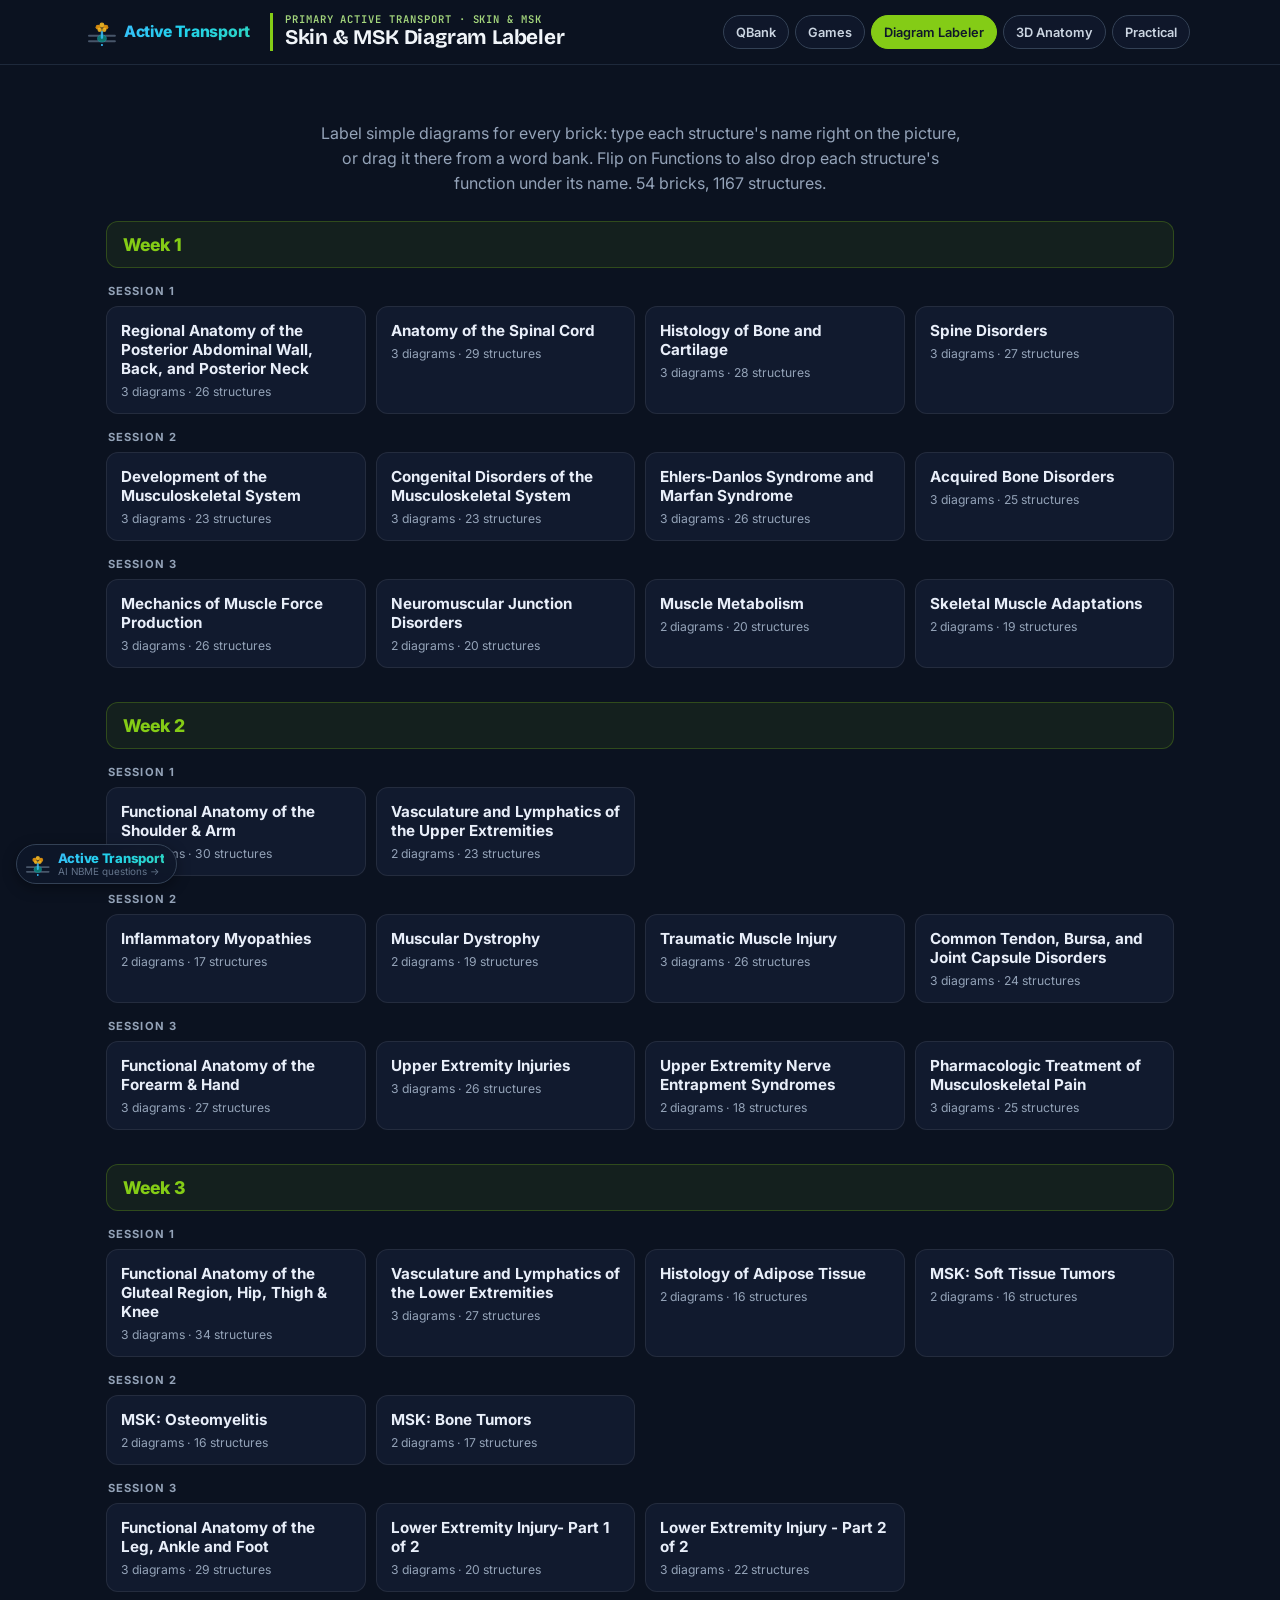
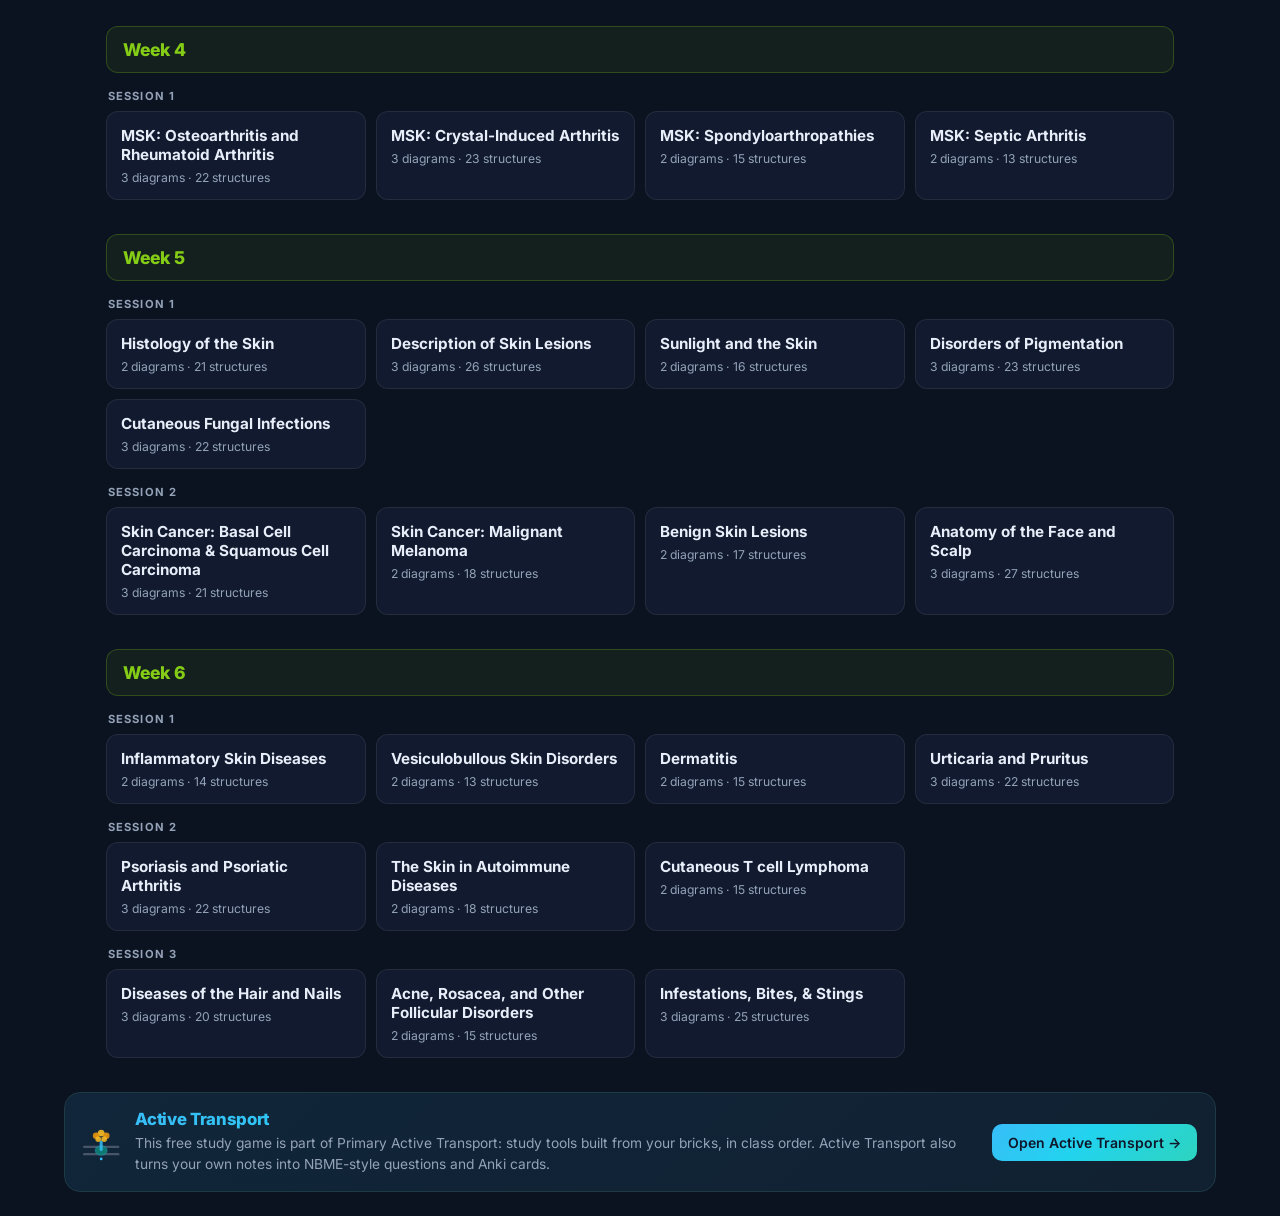
==== commit fb7383a9: "Primary Active Transport: shared header + styles (STYLE_SPEC) Co-Authored-By: Claude Opus 5.5 <norep" ====
--- a/index.html
+++ b/index.html
@@ -1,20 +1,15 @@
 <!DOCTYPE html>
 <html lang="en"><head><meta charset="UTF-8"><meta name="viewport" content="width=device-width, initial-scale=1.0">
-<title>MSK Diagram Labeler</title><link rel="stylesheet" href="style.css">
-<script defer src="https://activetransport.app/static/tool-track.js"></script></head>
+<title>Skin &amp; MSK Diagram Labeler · Active Transport</title><link rel="stylesheet" href="style.css">
+<script defer src="https://activetransport.app/static/tool-track.js"></script><!-- at-tools -->
+<link rel="preconnect" href="https://fonts.googleapis.com"><link rel="preconnect" href="https://fonts.gstatic.com" crossorigin><link href="https://fonts.googleapis.com/css2?family=Bricolage+Grotesque:opsz,wght@12..96,500..800&family=Inter:wght@400;500;600;700&family=JetBrains+Mono:wght@500;600&display=swap" rel="stylesheet">
+<link rel="stylesheet" href="at-tools.css?v=76b7553f">
+<!-- /at-tools -->
+</head>
 <body>
-<style>@keyframes atmRot{0%,2%{transform:rotate(0deg)}7%{transform:rotate(90deg)}10%{transform:rotate(90deg)}14%,35%{transform:rotate(120deg)}40%{transform:rotate(210deg)}43%{transform:rotate(210deg)}47%,68%{transform:rotate(240deg)}73%{transform:rotate(330deg)}76%{transform:rotate(330deg)}80%,100%{transform:rotate(360deg)}}@keyframes atmSub{0%{transform:translate(0,0);opacity:0;fill:#38bdf8}6%{transform:translate(0,-2px);opacity:1;fill:#38bdf8}24%{transform:translate(0,-10px);opacity:1;fill:#38bdf8}28%{transform:translate(0,-16px);opacity:0;fill:#38bdf8}44%{transform:translate(0,-46px);opacity:0;fill:#38bdf8}50%{transform:translate(0,-58px);opacity:0;fill:#f97316}55%{transform:translate(0,-66px);opacity:0;fill:#f97316}59%{transform:translate(0,-72px);opacity:1;fill:#f97316}72%{transform:translate(8px,-88px);opacity:1;fill:#f97316}86%{transform:translate(18px,-102px);opacity:1;fill:#f97316}100%{transform:translate(26px,-116px) scale(.8);opacity:0;fill:#f97316}}.atm-head{transform-box:view-box;transform-origin:60px 35.75px;animation:atmRot 3.6s infinite}.atm-sub{fill:#38bdf8;transform-box:fill-box;transform-origin:center;animation:atmSub 3.6s linear infinite}@media (prefers-reduced-motion:reduce){.atm-head{animation:none}.atm-sub{animation:none;transform:translateY(-6px);opacity:1}}#at-badge-root:hover{transform:translateY(-1px);box-shadow:0 6px 20px rgba(34,211,238,.18)}</style>
-<!-- Active Transport badge (auto-injected; matches the React BrandBadge) -->
-<a id="at-badge-root" href="https://activetransport.app" target="_blank" rel="noopener noreferrer" title="Made by Active Transport — AI NBME questions from your notes" style="position:fixed;left:16px;bottom:16px;z-index:2147483000;display:flex;align-items:center;gap:8px;padding:7px 12px 7px 9px;border-radius:999px;background:rgba(15,23,42,.92);border:1px solid #334155;text-decoration:none;backdrop-filter:blur(6px);-webkit-backdrop-filter:blur(6px);box-shadow:0 4px 14px rgba(0,0,0,.35);font-family:'Inter',system-ui,-apple-system,'Segoe UI',sans-serif;transition:transform .15s ease,box-shadow .15s ease;">
-  <span aria-hidden="true" style="display:inline-block;width:23.6px;height:22px;flex-shrink:0;"><svg viewBox="0 0 120 112" style="display:block;width:100%;height:100%;overflow:visible"><rect x="0" y="68" width="120" height="8" rx="4" fill="#475569"/><rect x="0" y="92" width="120" height="8" rx="4" fill="#475569"/><ellipse cx="60" cy="84" rx="20" ry="16" fill="#0d7f76" opacity=".92" stroke="#38bdf8" stroke-width="1.4" stroke-opacity=".75"/><rect x="55" y="50" width="10" height="36" rx="5" fill="#38bdf8" opacity=".85"/><g class="atm-head"><ellipse cx="60" cy="37" rx="22" ry="16" fill="#fbbf24" opacity=".28"/><circle cx="60" cy="26" r="10.5" fill="#fbbf24" opacity=".85"/><circle cx="43" cy="35" r="10.5" fill="#f59e0b" opacity=".82"/><circle cx="77" cy="35" r="10.5" fill="#f59e0b" opacity=".82"/></g><circle class="atm-sub" cx="60" cy="112" r="4.5"/><g class="atm-head"><circle cx="50" cy="47" r="9" fill="#fbbf24" opacity=".82"/><circle cx="70" cy="47" r="9" fill="#fbbf24" opacity=".82"/></g></svg></span>
-  <span style="display:flex;flex-direction:column;line-height:1.05;">
-    <span style="font-size:.82rem;font-weight:800;letter-spacing:-.02em;background:linear-gradient(135deg,#38bdf8,#22d3ee 45%,#2dd4bf);-webkit-background-clip:text;background-clip:text;-webkit-text-fill-color:transparent;">Active Transport</span>
-    <span style="font-size:.62rem;color:#64748b;">AI NBME questions &rarr;</span>
-  </span>
-</a>
+<!-- at-header --><script src="at-site.js?v=76b7553f"></script><script src="at-header.js?v=76b7553f" data-page="index"></script><!-- /at-header -->
+
 <header class="hero">
-  <div class="eyebrow">Skin, Musculoskeletal &amp; Connective Tissue</div>
-  <h1>MSK Diagram Labeler</h1>
   <p>Label simple diagrams for every brick: type each structure's name right on the picture, or drag it there from a word bank. Flip on Functions to also drop each structure's function under its name. 54 bricks, 1167 structures.</p>
 </header>
 <main>
--- a/at-tools.css
+++ b/at-tools.css
@@ -0,0 +1,181 @@
+/* Primary Active Transport: shared look for the static study tools (STYLE_SPEC.md).
+   Source of truth: C:/study-tools/_shared/static/at-tools.css, copied into each site
+   by _shared/sync_static.py. Edit it there, not in a site. Class names match the
+   React tools' at-shell.css / Brand.tsx so both families look the same.
+   --at-accent / --at-on-accent come from the site's at-site.js (set by at-header.js). */
+:root { --at-accent: #22d3ee; --at-on-accent: #0f172a; --at-bg: #0b1220; }
+
+/* A background never stops at the first viewport (white-band bug). */
+html { min-height: 100%; background-color: var(--at-page-bg, var(--at-bg)); }
+body { min-height: 100%; }
+h1, h2 { font-family: 'Bricolage Grotesque', 'Inter', system-ui, -apple-system, 'Segoe UI', sans-serif; }
+body { font-family: 'Inter', system-ui, -apple-system, 'Segoe UI', Roboto, sans-serif; }
+:focus-visible { outline: 2px solid var(--at-accent); outline-offset: 2px; }
+
+/* ---- Spinning-transporter mark + wordmark (as on activetransport.app) ---- */
+@keyframes atStepRotate {
+  0%, 2% { transform: rotate(0deg); } 7% { transform: rotate(90deg); } 10% { transform: rotate(90deg); }
+  14%, 35% { transform: rotate(120deg); } 40% { transform: rotate(210deg); } 43% { transform: rotate(210deg); }
+  47%, 68% { transform: rotate(240deg); } 73% { transform: rotate(330deg); } 76% { transform: rotate(330deg); }
+  80%, 100% { transform: rotate(360deg); }
+}
+@keyframes atSubPump {
+  0% { transform: translate(0,0); opacity: 0; fill: #38bdf8; } 6% { transform: translate(0,-2px); opacity: 1; fill: #38bdf8; }
+  24% { transform: translate(0,-10px); opacity: 1; fill: #38bdf8; } 28% { transform: translate(0,-16px); opacity: 0; fill: #38bdf8; }
+  44% { transform: translate(0,-46px); opacity: 0; fill: #38bdf8; } 50% { transform: translate(0,-58px); opacity: 0; fill: #f97316; }
+  55% { transform: translate(0,-66px); opacity: 0; fill: #f97316; } 59% { transform: translate(0,-72px); opacity: 1; fill: #f97316; }
+  72% { transform: translate(8px,-88px); opacity: 1; fill: #f97316; } 86% { transform: translate(18px,-102px); opacity: 1; fill: #f97316; }
+  100% { transform: translate(26px,-116px) scale(.8); opacity: 0; fill: #f97316; }
+}
+.at-mark { display: inline-block; flex-shrink: 0; }
+.at-mark svg { display: block; width: 100%; height: 100%; overflow: visible; }
+.at-mark-head { transform-box: view-box; transform-origin: 60px 35.75px; animation: atStepRotate 3.6s infinite; }
+.at-mark-sub { fill: #38bdf8; transform-box: fill-box; transform-origin: center; animation: atSubPump 3.6s linear infinite; }
+@media (prefers-reduced-motion: reduce) {
+  .at-mark-head { animation: none; }
+  .at-mark-sub { animation: none; transform: translateY(-6px); opacity: 1; }
+}
+.at-wordmark {
+  background: linear-gradient(135deg, #38bdf8 0%, #22d3ee 45%, #2dd4bf 100%);
+  -webkit-background-clip: text; background-clip: text; -webkit-text-fill-color: transparent;
+  font-weight: 800; letter-spacing: -0.02em;
+}
+
+/* ---- Shared header (spec §2) ---- */
+.at-sh, .at-sh *, .at-gamenav, .at-gamenav *, .at-card, .at-card *, .at-corner, .at-corner * { box-sizing: border-box; }
+.at-sh {
+  display: block; background: #0b1220; border-bottom: 1px solid #1e293b; position: relative; z-index: 9990;
+  font-family: 'Inter', system-ui, -apple-system, 'Segoe UI', Roboto, sans-serif; text-align: left;
+  color: #e2e8f0; margin: 0; padding: 0; width: auto; min-height: 0; border-radius: 0; box-shadow: none; overflow: visible;
+}
+.at-sh::before, .at-sh::after { content: none !important; display: none !important; }
+.at-sh-in {
+  max-width: 72rem; margin: 0 auto; padding: 12px 24px;
+  display: flex; align-items: center; gap: 20px; min-width: 0;
+}
+.at-sh-brand { display: inline-flex; align-items: center; gap: 8px; flex-shrink: 0; text-decoration: none; min-height: 40px; }
+.at-sh-word { font-size: 0.98rem; line-height: 1.2; }
+.at-sh-title { flex-shrink: 0; min-width: 0; border-left: 3px solid var(--at-accent); padding-left: 12px; }
+.at-sh-eyebrow {
+  font-family: 'JetBrains Mono', ui-monospace, 'Cascadia Mono', Consolas, monospace;
+  font-size: 0.66rem; font-weight: 600; letter-spacing: 0.09em; text-transform: uppercase;
+  color: color-mix(in oklab, var(--at-accent) 65%, #e2e8f0); line-height: 1.3; margin: 0;
+}
+.at-sh .at-sh-h1 {
+  margin: 0; padding: 0; font-family: 'Bricolage Grotesque', 'Inter', system-ui, sans-serif;
+  font-size: 1.3rem; font-weight: 700; line-height: 1.2; color: #f1f5f9; letter-spacing: -0.01em;
+  text-align: left; background: none; -webkit-text-fill-color: currentColor; text-shadow: none; border: 0;
+}
+.at-sh-h1 a { color: inherit; text-decoration: none; }
+.at-sh-h1 a:hover { text-decoration: underline; text-decoration-color: var(--at-accent); text-underline-offset: 3px; }
+.at-sh-sibs { margin-left: auto; min-width: 0; display: flex; gap: 6px; overflow-x: auto; flex-wrap: nowrap; scrollbar-width: thin; padding: 2px; }
+.at-sh .at-sh-pill {
+  flex-shrink: 0; display: inline-flex; align-items: center; white-space: nowrap;
+  height: 34px; padding: 0 12px; border-radius: 999px; font-size: 0.8rem; font-weight: 600; text-decoration: none;
+  color: #cbd5e1; border: 1px solid #334155; background: #0f172a; transition: border-color .15s ease, color .15s ease;
+}
+.at-sh .at-sh-pill:hover { border-color: var(--at-accent); color: #f8fafc; }
+.at-sh .at-sh-pill[aria-current='page'] { background: var(--at-accent); border-color: var(--at-accent); color: var(--at-on-accent); }
+.at-sh-label {
+  display: inline-block; margin-left: 8px; vertical-align: 3px;
+  font-family: 'JetBrains Mono', ui-monospace, Consolas, monospace; font-size: 0.6rem; font-weight: 600;
+  letter-spacing: .08em; text-transform: uppercase; color: #94a3b8; border: 1px solid #334155; border-radius: 999px; padding: 1px 7px;
+}
+
+/* Game pages: back / prev / next, moved out of their fixed corners into one row. */
+.at-gamenav {
+  max-width: 72rem; margin: 0 auto; padding: 10px 24px 0; display: flex; align-items: center; gap: 8px; flex-wrap: wrap;
+  font-family: 'Inter', system-ui, -apple-system, 'Segoe UI', Roboto, sans-serif; position: relative; z-index: 9989;
+}
+.at-gamenav:empty { display: none; }
+.at-gamenav .at-gn-spacer { flex: 1 1 auto; }
+.at-gamenav .at-gn-btn {
+  display: inline-flex; align-items: center; gap: 6px; min-height: 40px; padding: 0 16px; border-radius: 999px;
+  font-size: .85rem; font-weight: 600; text-decoration: none; white-space: nowrap; cursor: pointer;
+  color: #e2e8f0; background: rgba(15,23,42,.85); border: 1px solid #334155; transition: border-color .15s ease, color .15s ease;
+}
+.at-gamenav .at-gn-btn:hover { border-color: var(--at-accent); color: #fff; }
+
+@media (max-width: 639px) {
+  .at-sh-in { flex-direction: column; align-items: stretch; gap: 8px; padding: 10px 16px; }
+  .at-sh-title { padding-left: 10px; }
+  .at-sh .at-sh-h1 { font-size: 1.2rem; }
+  .at-sh-sibs { margin: 2px -16px 0; padding: 2px 16px 4px; scrollbar-width: none; }
+  .at-sh-sibs::-webkit-scrollbar { display: none; }
+  .at-sh .at-sh-pill { height: 40px; padding: 0 14px; }
+  .at-gamenav { padding: 10px 16px 0; }
+  .at-gamenav .at-gn-btn { padding: 0 14px; }
+}
+
+/* ---- Corner stack: AT badge + tool-track.js's sign-in pill (spec §4) ---- */
+.at-corner {
+  position: fixed; left: 16px; bottom: 16px; z-index: 2147483000;
+  display: flex; align-items: center; gap: 8px; max-width: calc(100vw - 32px); pointer-events: none;
+}
+.at-corner > * { pointer-events: auto; }
+.at-badge {
+  display: flex; align-items: center; gap: 8px; flex-shrink: 0; padding: 7px 12px 7px 9px; border-radius: 999px;
+  background: rgba(15,23,42,.92); border: 1px solid #334155; text-decoration: none; backdrop-filter: blur(6px);
+  box-shadow: 0 4px 14px rgba(0,0,0,.35); transition: transform .15s ease, box-shadow .15s ease;
+  font-family: 'Inter', system-ui, -apple-system, 'Segoe UI', sans-serif;
+}
+.at-badge:hover { transform: translateY(-1px); box-shadow: 0 6px 20px rgba(34,211,238,.18); }
+.at-badge-text { display: flex; flex-direction: column; line-height: 1.05; }
+.at-badge-sub { font-size: .62rem; color: #64748b; }
+.at-corner #at-auth-badge { position: static !important; flex-shrink: 1; min-width: 0; white-space: nowrap; }
+.at-corner-spacer { display: none; }
+@media (max-width: 640px) {
+  .at-corner { left: 12px; bottom: 12px; max-width: calc(100vw - 24px); }
+  .at-badge { height: 36px; padding: 0 11px 0 8px; gap: 6px; }
+  .at-badge .at-badge-sub { display: none; }
+  .at-corner #at-auth-badge { height: 36px; box-sizing: border-box; padding: 0 11px !important; }
+  .at-corner-spacer { display: block; height: 64px; clear: both; }
+}
+
+/* ---- Promo card (spec §4): icon | text | button; stacked below 640px ---- */
+.at-card-wrap { padding: 0 24px; clear: both; }
+.at-card {
+  display: grid; grid-template-columns: auto minmax(0, 1fr) auto; grid-template-areas: "icon title cta" "icon text cta";
+  column-gap: 16px; row-gap: 4px; align-items: center; max-width: 72rem; margin: 32px auto 24px; padding: 16px 18px;
+  border-radius: 16px; text-decoration: none; text-align: left;
+  background: linear-gradient(135deg, rgba(34,211,238,.08), rgba(45,212,191,.05)), #0f172a; border: 1px solid #1e3a44;
+  font-family: 'Inter', system-ui, -apple-system, 'Segoe UI', sans-serif;
+}
+.at-card-icon { grid-area: icon; display: flex; }
+.at-card-title { grid-area: title; font-size: 1.05rem; align-self: end; }
+.at-card .at-card-text { grid-area: text; margin: 0; font-size: .86rem; color: #94a3b8; line-height: 1.5; align-self: start; }
+.at-card-cta {
+  grid-area: cta; white-space: nowrap; text-align: center; padding: 10px 16px; border-radius: 10px; font-size: .875rem; font-weight: 600;
+  color: #0f172a; background: linear-gradient(135deg, #38bdf8 0%, #22d3ee 45%, #2dd4bf 100%); transition: filter .15s ease, transform .15s ease;
+}
+.at-card:hover .at-card-cta { filter: brightness(1.08); transform: translateY(-1px); }
+@media (max-width: 639px) {
+  .at-card-wrap { padding: 0 16px; }
+  .at-card { grid-template-columns: auto minmax(0, 1fr); grid-template-areas: "icon title" "text text" "cta cta"; row-gap: 10px; column-gap: 10px; padding: 16px; }
+  .at-card-title { align-self: center; }
+  .at-card-cta { display: flex; align-items: center; justify-content: center; min-height: 44px; white-space: normal; }
+}
+
+/* Exam skins imitate an exam interface: their quiz page drops the brand bar. */
+html[data-skin] [data-at-skinhide] { display: none; }
+html[data-skin] body:has([data-at-quiz]:not([hidden])) [data-at-header] { display: none; }
+
+/* ---- Small shared fixes ---- */
+.at-wrap { overflow-wrap: anywhere; min-width: 0; }
+.at-scroll-x { overflow-x: auto; -webkit-overflow-scrolling: touch; max-width: 100%; }
+/* The drag-and-drop index heroes keep only their counts + search once the shared
+   header holds the title. */
+header.at-hero { padding: 22px 16px 24px !important; }
+header.at-hero::after, header.at-hero::before { content: none !important; display: none !important; }
+header.at-hero .pills { margin-top: 0; }
+.section-icon:empty { display: none; }
+
+/* Phone width: the game templates' grids and tab rows never widen the page (spec §5). */
+@media (max-width: 640px) {
+  .main-content > *, .cards-container > *, .game-area > *, .stats > *, .stats-row > * { min-width: 0; }
+  .cards-container { grid-template-columns: minmax(0, 1fr) !important; }
+  .tabs { flex-wrap: wrap; }
+  .tabs .tab { min-height: 40px; flex: 1 1 auto; overflow-wrap: normal; word-break: normal; white-space: normal; }
+  .word-item, .word-bank-item, .drop-zone, .dropped-item, .drug-card, .table-container td { overflow-wrap: anywhere; }
+  .table-container { max-width: 100%; overflow-x: auto; }
+}
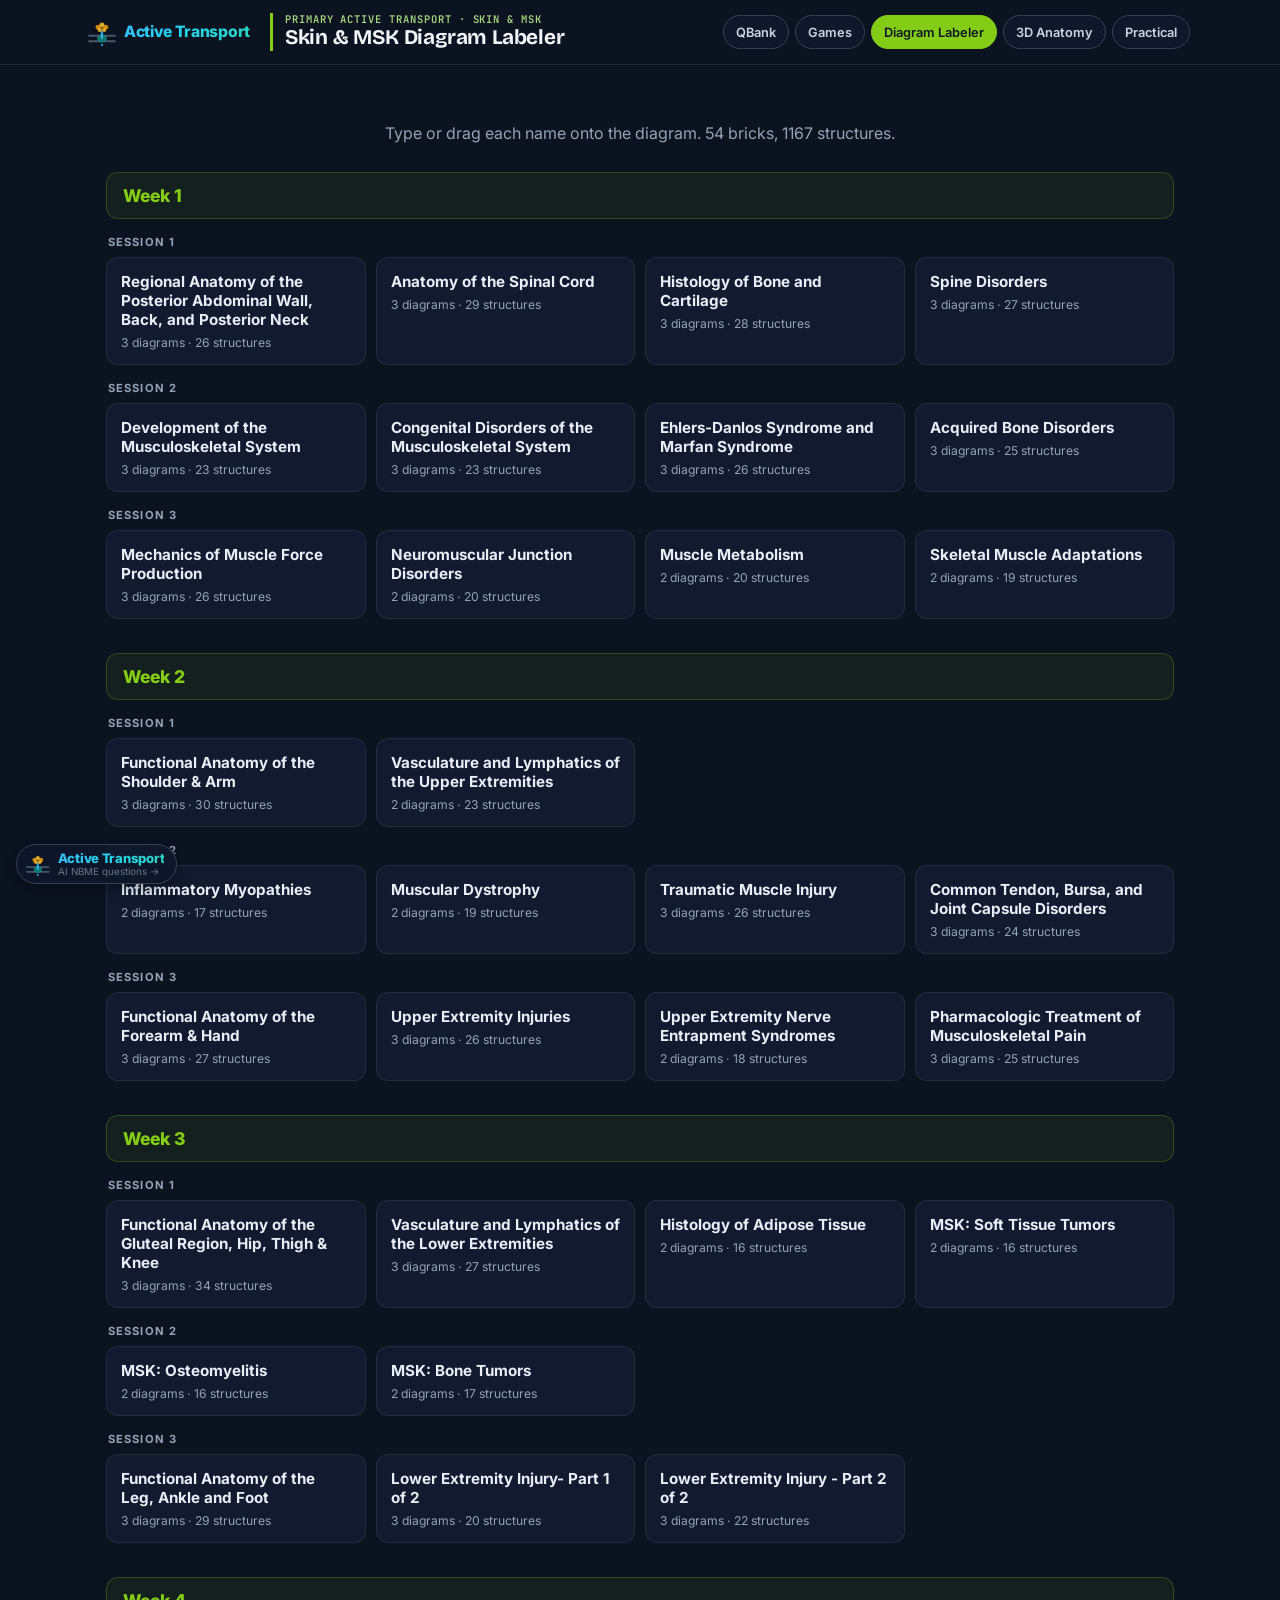
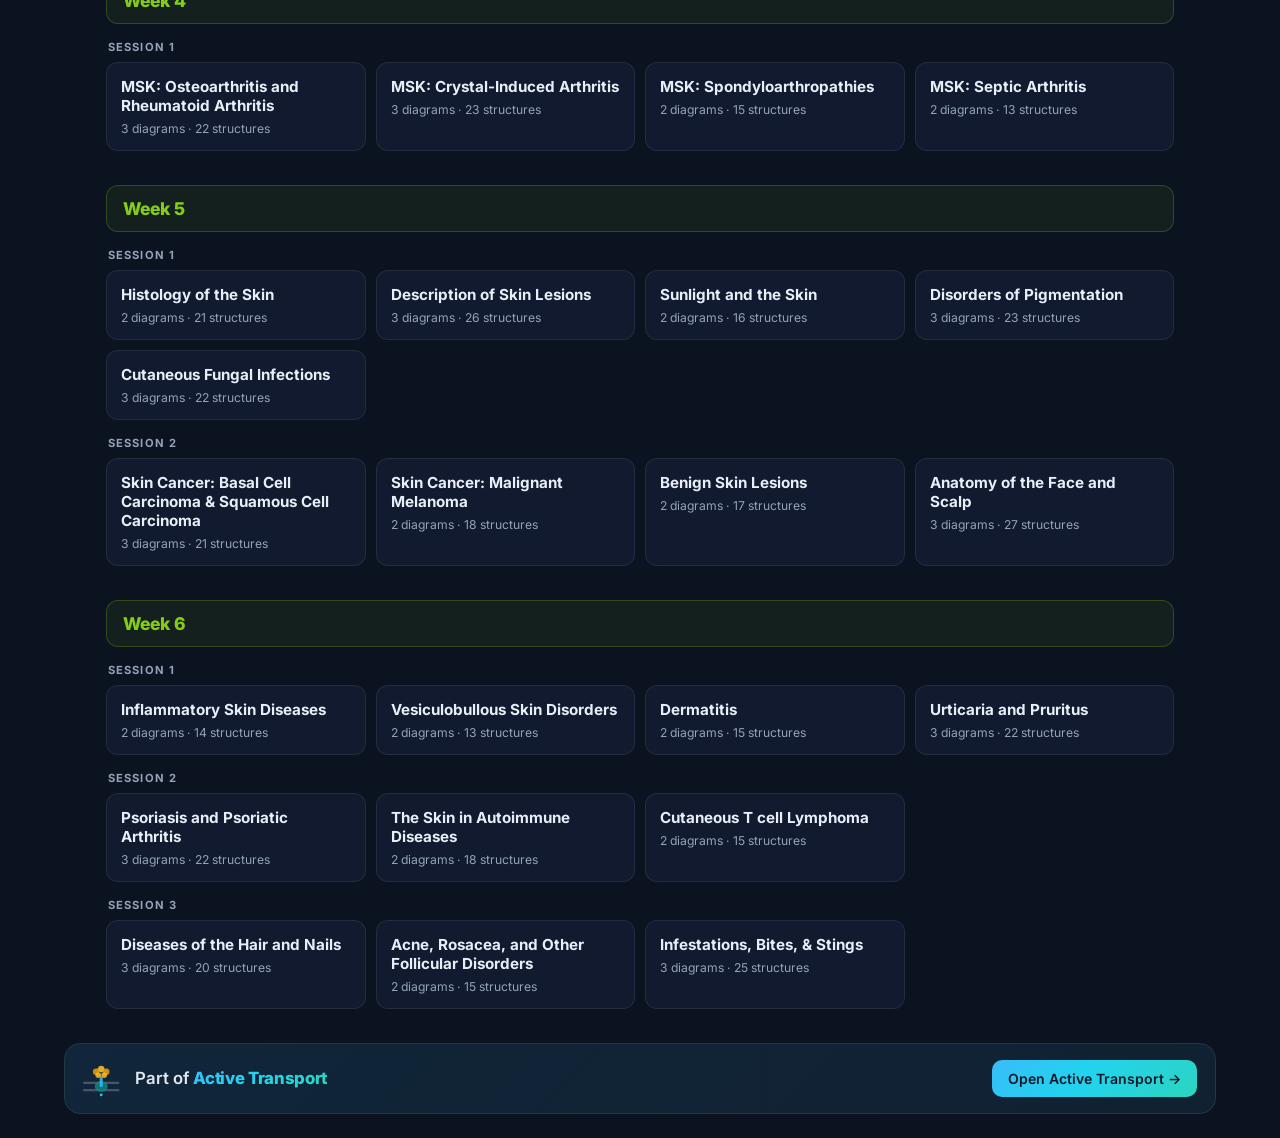
==== commit 23b2bee7: "Show, don't tell: trim copy Co-Authored-By: Claude Opus 5.5 <noreply@anthropic.com>" ====
--- a/index.html
+++ b/index.html
@@ -3,14 +3,14 @@
 <title>Skin &amp; MSK Diagram Labeler · Active Transport</title><link rel="stylesheet" href="style.css">
 <script defer src="https://activetransport.app/static/tool-track.js"></script><!-- at-tools -->
 <link rel="preconnect" href="https://fonts.googleapis.com"><link rel="preconnect" href="https://fonts.gstatic.com" crossorigin><link href="https://fonts.googleapis.com/css2?family=Bricolage+Grotesque:opsz,wght@12..96,500..800&family=Inter:wght@400;500;600;700&family=JetBrains+Mono:wght@500;600&display=swap" rel="stylesheet">
-<link rel="stylesheet" href="at-tools.css?v=76b7553f">
+<link rel="stylesheet" href="at-tools.css?v=7ff97a40">
 <!-- /at-tools -->
 </head>
 <body>
-<!-- at-header --><script src="at-site.js?v=76b7553f"></script><script src="at-header.js?v=76b7553f" data-page="index"></script><!-- /at-header -->
+<!-- at-header --><script src="at-site.js?v=7ff97a40"></script><script src="at-header.js?v=7ff97a40" data-page="index"></script><!-- /at-header -->
 
 <header class="hero">
-  <p>Label simple diagrams for every brick: type each structure's name right on the picture, or drag it there from a word bank. Flip on Functions to also drop each structure's function under its name. 54 bricks, 1167 structures.</p>
+  <p>Type or drag each name onto the diagram. 54 bricks, 1167 structures.</p>
 </header>
 <main>
 <section class="week"><div class="week-head">Week 1</div><div class="sess">Session 1</div><div class="cards"><a class="card" href="play.html?b=1"><b>Regional Anatomy of the Posterior Abdominal Wall, Back, and Posterior Neck</b><span>3 diagrams &middot; 26 structures</span></a><a class="card" href="play.html?b=2"><b>Anatomy of the Spinal Cord</b><span>3 diagrams &middot; 29 structures</span></a><a class="card" href="play.html?b=3"><b>Histology of Bone and Cartilage</b><span>3 diagrams &middot; 28 structures</span></a><a class="card" href="play.html?b=4"><b>Spine Disorders</b><span>3 diagrams &middot; 27 structures</span></a></div><div class="sess">Session 2</div><div class="cards"><a class="card" href="play.html?b=5"><b>Development of the Musculoskeletal System</b><span>3 diagrams &middot; 23 structures</span></a><a class="card" href="play.html?b=6"><b>Congenital Disorders of the Musculoskeletal System</b><span>3 diagrams &middot; 23 structures</span></a><a class="card" href="play.html?b=7"><b>Ehlers-Danlos Syndrome and Marfan Syndrome</b><span>3 diagrams &middot; 26 structures</span></a><a class="card" href="play.html?b=8"><b>Acquired Bone Disorders</b><span>3 diagrams &middot; 25 structures</span></a></div><div class="sess">Session 3</div><div class="cards"><a class="card" href="play.html?b=9"><b>Mechanics of Muscle Force Production</b><span>3 diagrams &middot; 26 structures</span></a><a class="card" href="play.html?b=10"><b>Neuromuscular Junction Disorders</b><span>2 diagrams &middot; 20 structures</span></a><a class="card" href="play.html?b=11"><b>Muscle Metabolism</b><span>2 diagrams &middot; 20 structures</span></a><a class="card" href="play.html?b=12"><b>Skeletal Muscle Adaptations</b><span>2 diagrams &middot; 19 structures</span></a></div></section>
--- a/at-tools.css
+++ b/at-tools.css
@@ -132,18 +132,17 @@
   .at-corner-spacer { display: block; height: 64px; clear: both; }
 }
 
-/* ---- Promo card (spec §4): icon | text | button; stacked below 640px ---- */
+/* ---- Promo card (spec §4): icon | title | button; button drops below the title under 640px ---- */
 .at-card-wrap { padding: 0 24px; clear: both; }
 .at-card {
-  display: grid; grid-template-columns: auto minmax(0, 1fr) auto; grid-template-areas: "icon title cta" "icon text cta";
+  display: grid; grid-template-columns: auto minmax(0, 1fr) auto; grid-template-areas: "icon title cta";
   column-gap: 16px; row-gap: 4px; align-items: center; max-width: 72rem; margin: 32px auto 24px; padding: 16px 18px;
   border-radius: 16px; text-decoration: none; text-align: left;
   background: linear-gradient(135deg, rgba(34,211,238,.08), rgba(45,212,191,.05)), #0f172a; border: 1px solid #1e3a44;
   font-family: 'Inter', system-ui, -apple-system, 'Segoe UI', sans-serif;
 }
 .at-card-icon { grid-area: icon; display: flex; }
-.at-card-title { grid-area: title; font-size: 1.05rem; align-self: end; }
-.at-card .at-card-text { grid-area: text; margin: 0; font-size: .86rem; color: #94a3b8; line-height: 1.5; align-self: start; }
+.at-card-title { grid-area: title; font-size: 1.05rem; font-weight: 600; color: #e2e8f0; min-width: 0; }
 .at-card-cta {
   grid-area: cta; white-space: nowrap; text-align: center; padding: 10px 16px; border-radius: 10px; font-size: .875rem; font-weight: 600;
   color: #0f172a; background: linear-gradient(135deg, #38bdf8 0%, #22d3ee 45%, #2dd4bf 100%); transition: filter .15s ease, transform .15s ease;
@@ -151,9 +150,8 @@
 .at-card:hover .at-card-cta { filter: brightness(1.08); transform: translateY(-1px); }
 @media (max-width: 639px) {
   .at-card-wrap { padding: 0 16px; }
-  .at-card { grid-template-columns: auto minmax(0, 1fr); grid-template-areas: "icon title" "text text" "cta cta"; row-gap: 10px; column-gap: 10px; padding: 16px; }
-  .at-card-title { align-self: center; }
-  .at-card-cta { display: flex; align-items: center; justify-content: center; min-height: 44px; white-space: normal; }
+  .at-card { grid-template-columns: auto minmax(0, 1fr); grid-template-areas: "icon title" "cta cta"; row-gap: 12px; column-gap: 10px; padding: 16px; }
+    .at-card-cta { display: flex; align-items: center; justify-content: center; min-height: 44px; white-space: normal; }
 }
 
 /* Exam skins imitate an exam interface: their quiz page drops the brand bar. */
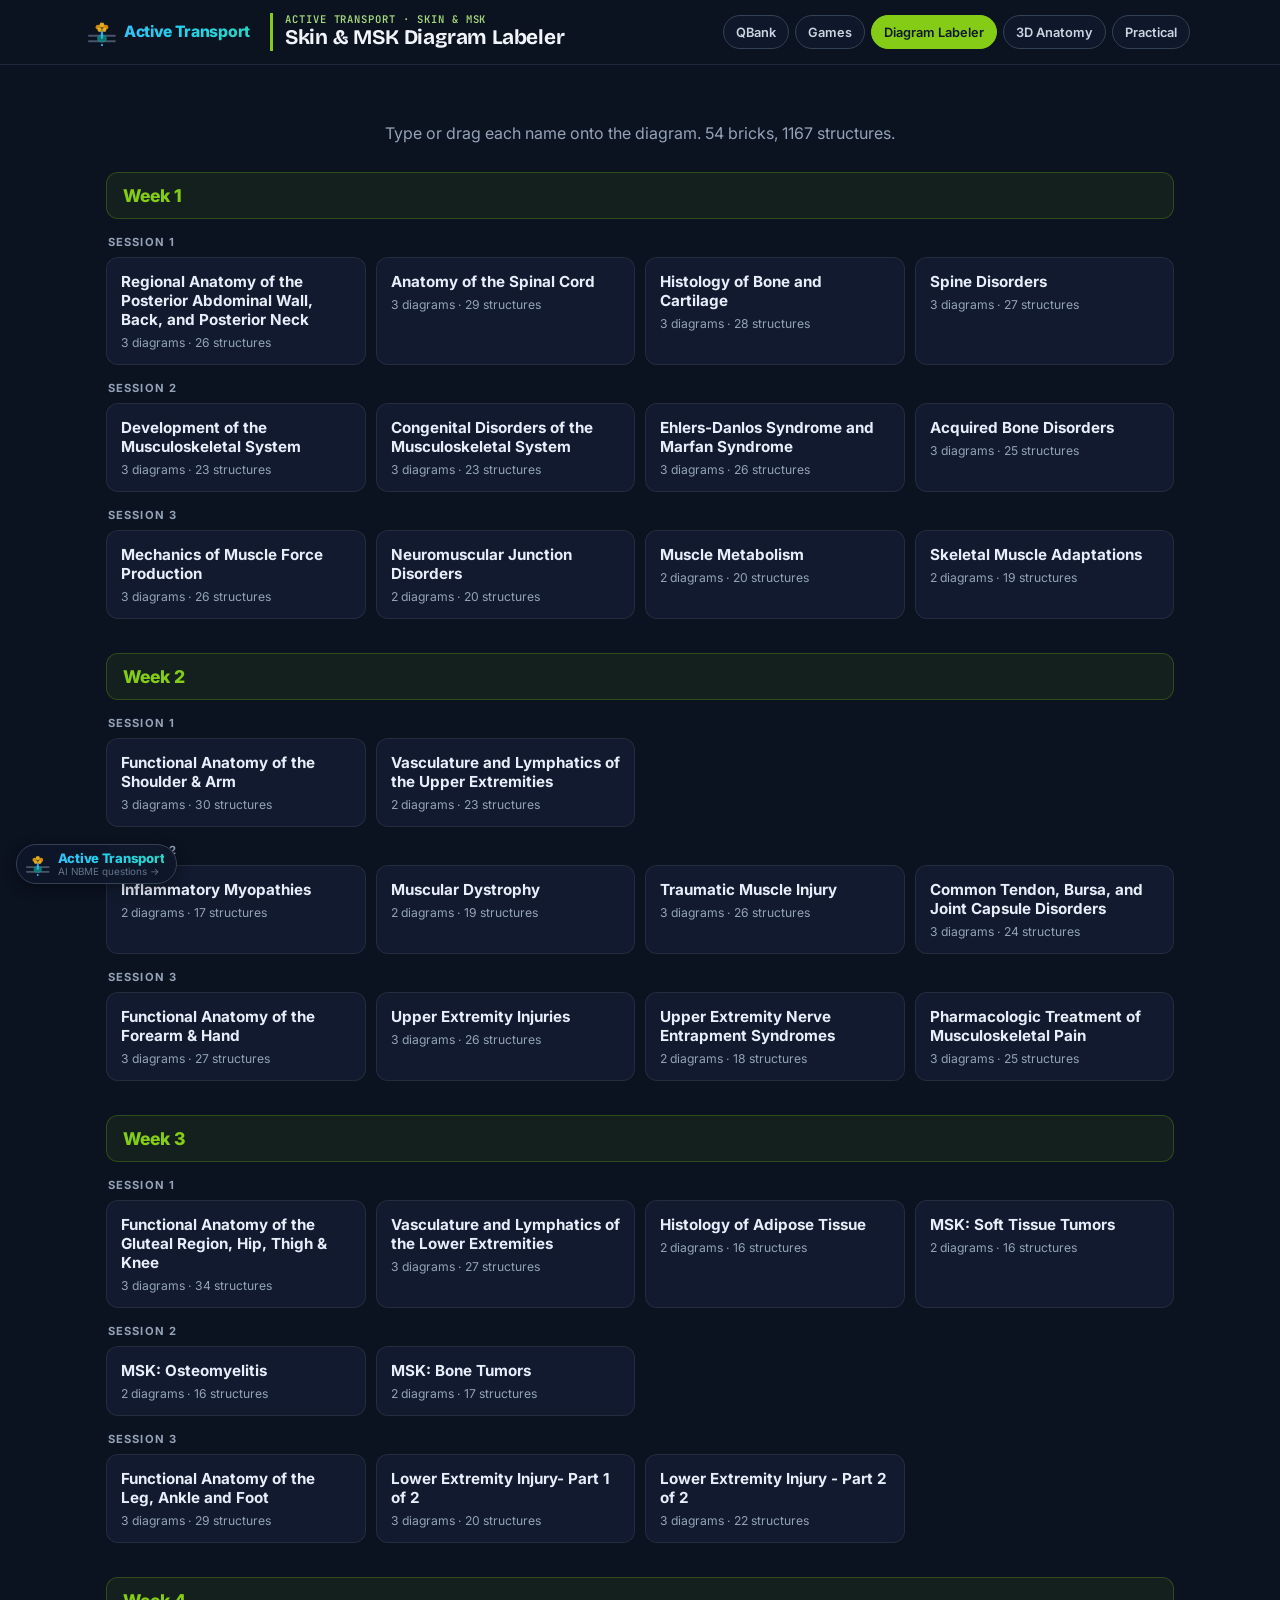
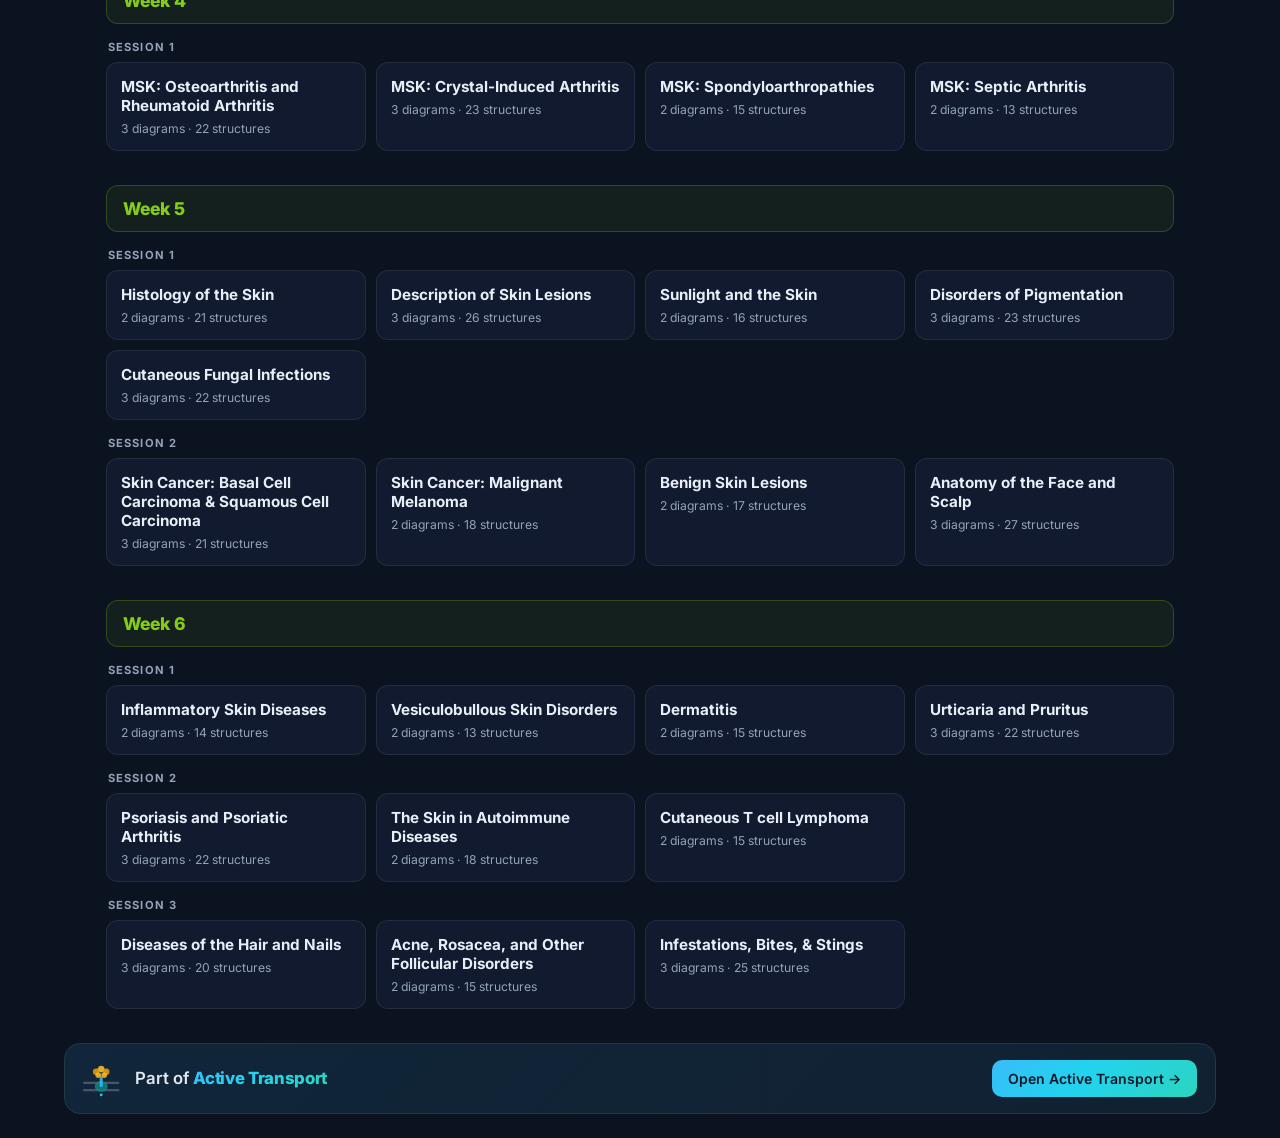
==== commit 7bf9ed68: "Header: Active Transport (drop 'Primary') Co-Authored-By: Claude Opus 5.5 <noreply@anthropic.com>" ====
--- a/index.html
+++ b/index.html
@@ -3,11 +3,11 @@
 <title>Skin &amp; MSK Diagram Labeler · Active Transport</title><link rel="stylesheet" href="style.css">
 <script defer src="https://activetransport.app/static/tool-track.js"></script><!-- at-tools -->
 <link rel="preconnect" href="https://fonts.googleapis.com"><link rel="preconnect" href="https://fonts.gstatic.com" crossorigin><link href="https://fonts.googleapis.com/css2?family=Bricolage+Grotesque:opsz,wght@12..96,500..800&family=Inter:wght@400;500;600;700&family=JetBrains+Mono:wght@500;600&display=swap" rel="stylesheet">
-<link rel="stylesheet" href="at-tools.css?v=7ff97a40">
+<link rel="stylesheet" href="at-tools.css?v=5aac68f3">
 <!-- /at-tools -->
 </head>
 <body>
-<!-- at-header --><script src="at-site.js?v=7ff97a40"></script><script src="at-header.js?v=7ff97a40" data-page="index"></script><!-- /at-header -->
+<!-- at-header --><script src="at-site.js?v=5aac68f3"></script><script src="at-header.js?v=5aac68f3" data-page="index"></script><!-- /at-header -->
 
 <header class="hero">
   <p>Type or drag each name onto the diagram. 54 bricks, 1167 structures.</p>
--- a/at-tools.css
+++ b/at-tools.css
@@ -177,3 +177,10 @@
   .word-item, .word-bank-item, .drop-zone, .dropped-item, .drug-card, .table-container td { overflow-wrap: anywhere; }
   .table-container { max-width: 100%; overflow-x: auto; }
 }
+
+/* Course art under the header: big, borderless, fading into the page (matches the QBanks). */
+.at-art-wrap { width: 100%; max-width: 1180px; margin: 0 auto; padding: 0 16px; box-sizing: border-box; pointer-events: none; }
+.at-art { display: block; width: 100%; height: 280px; object-fit: contain; margin: -18px auto -24px; opacity: .55;
+  -webkit-mask-image: radial-gradient(ellipse 62% 78% at 50% 50%, #000 50%, transparent 100%);
+          mask-image: radial-gradient(ellipse 62% 78% at 50% 50%, #000 50%, transparent 100%); }
+@media (max-width: 639px) { .at-art { height: 150px; margin: -10px auto -14px; } }
